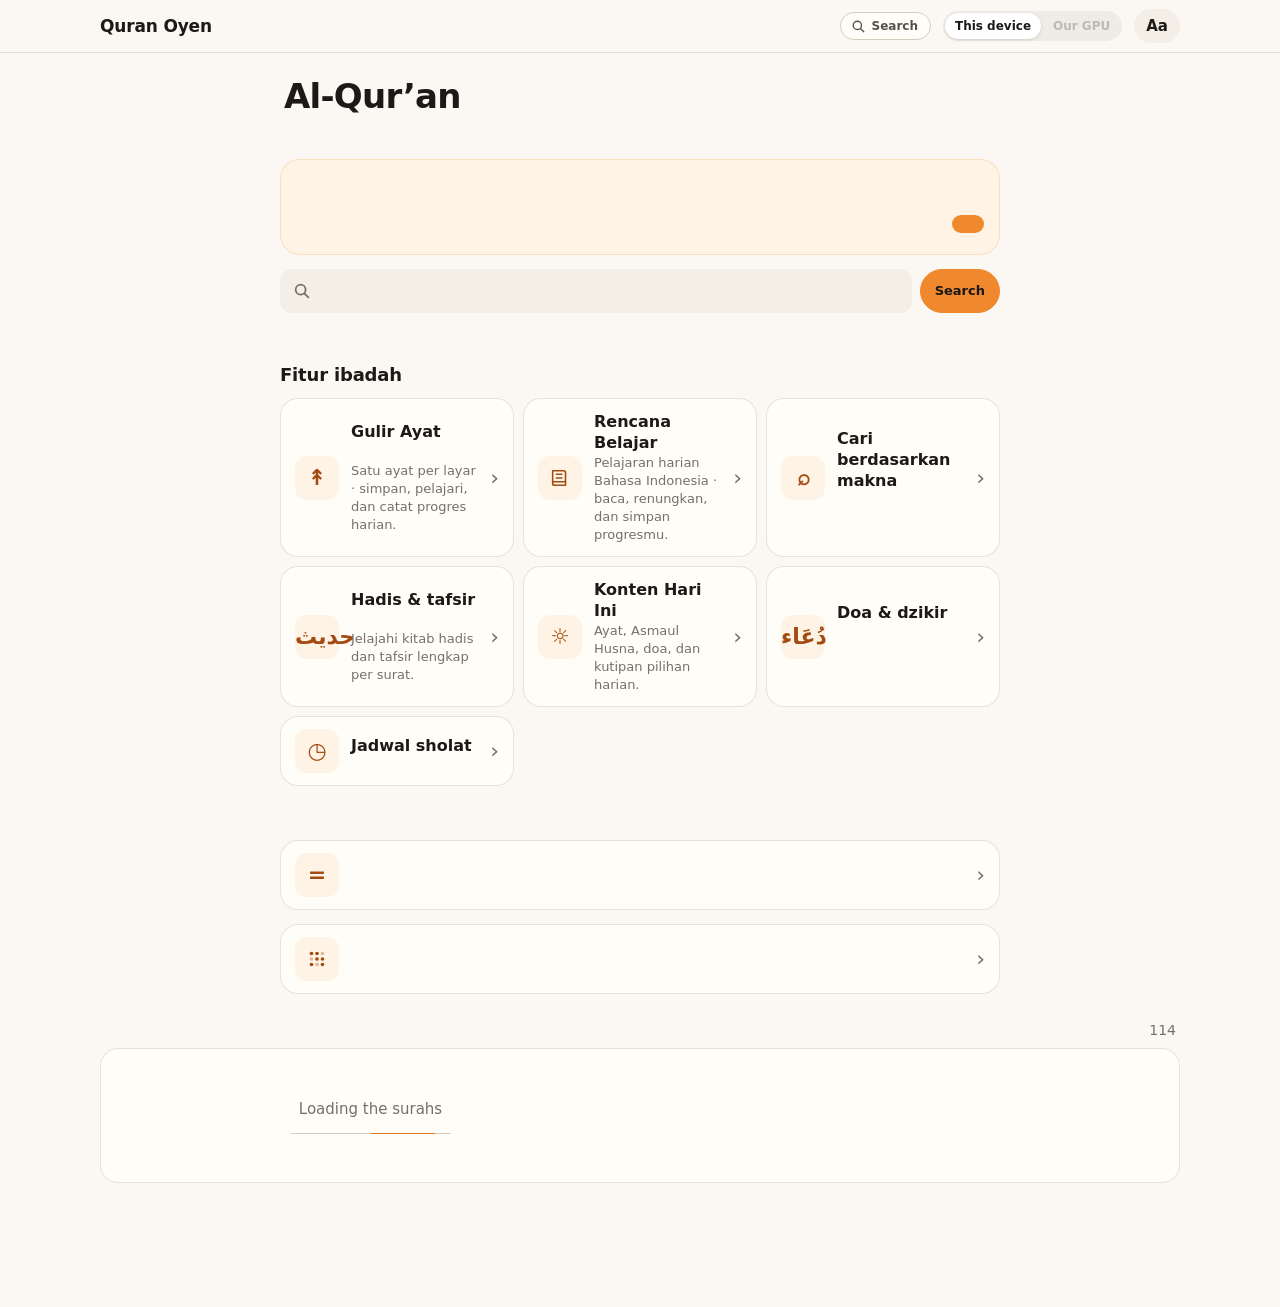
==== index.html @ db78df7e "Add daily content and nine-book hadith browsing" ====
<!doctype html>
<html lang="id">
<head>
<meta charset="utf-8">
<meta name="viewport" content="width=device-width, initial-scale=1, viewport-fit=cover">
<meta name="robots" content="noindex">
<meta name="description" content="Every word of the Quran with its root, its form and its meaning in Indonesian and English.">
<meta name="theme-color" content="#FBF8F3">
<link rel="manifest" href="manifest.webmanifest">
<link rel="icon" href="icons/favicon-32.png" type="image/png" sizes="32x32">
<link rel="icon" href="icons/favicon.svg" type="image/svg+xml">
<link rel="apple-touch-icon" href="icons/apple-touch-icon.png">
<meta name="apple-mobile-web-app-capable" content="yes">
<meta name="mobile-web-app-capable" content="yes">
<meta name="apple-mobile-web-app-title" content="Quran Oyen">
<meta name="apple-mobile-web-app-status-bar-style" content="default">
<link rel="apple-touch-startup-image" media="screen and (device-width: 440px) and (device-height: 956px) and (-webkit-device-pixel-ratio: 3) and (orientation: portrait)" href="icons/splash-1320x2868.png">
<link rel="apple-touch-startup-image" media="screen and (device-width: 430px) and (device-height: 932px) and (-webkit-device-pixel-ratio: 3) and (orientation: portrait)" href="icons/splash-1290x2796.png">
<link rel="apple-touch-startup-image" media="screen and (device-width: 428px) and (device-height: 926px) and (-webkit-device-pixel-ratio: 3) and (orientation: portrait)" href="icons/splash-1284x2778.png">
<link rel="apple-touch-startup-image" media="screen and (device-width: 414px) and (device-height: 896px) and (-webkit-device-pixel-ratio: 3) and (orientation: portrait)" href="icons/splash-1242x2688.png">
<link rel="apple-touch-startup-image" media="screen and (device-width: 414px) and (device-height: 896px) and (-webkit-device-pixel-ratio: 2) and (orientation: portrait)" href="icons/splash-828x1792.png">
<link rel="apple-touch-startup-image" media="screen and (device-width: 402px) and (device-height: 874px) and (-webkit-device-pixel-ratio: 3) and (orientation: portrait)" href="icons/splash-1206x2622.png">
<link rel="apple-touch-startup-image" media="screen and (device-width: 393px) and (device-height: 852px) and (-webkit-device-pixel-ratio: 3) and (orientation: portrait)" href="icons/splash-1179x2556.png">
<link rel="apple-touch-startup-image" media="screen and (device-width: 390px) and (device-height: 844px) and (-webkit-device-pixel-ratio: 3) and (orientation: portrait)" href="icons/splash-1170x2532.png">
<link rel="apple-touch-startup-image" media="screen and (device-width: 375px) and (device-height: 812px) and (-webkit-device-pixel-ratio: 3) and (orientation: portrait)" href="icons/splash-1125x2436.png">
<link rel="apple-touch-startup-image" media="screen and (device-width: 375px) and (device-height: 667px) and (-webkit-device-pixel-ratio: 2) and (orientation: portrait)" href="icons/splash-750x1334.png">
<link rel="apple-touch-startup-image" media="screen and (device-width: 360px) and (device-height: 780px) and (-webkit-device-pixel-ratio: 3) and (orientation: portrait)" href="icons/splash-1080x2340.png">
<link rel="preload" href="vendor/fonts-amiri-quran-v19/amiri-quran-arabic.woff2" as="font" type="font/woff2" crossorigin>
<style>:root{color-scheme:light;padding-top:env(safe-area-inset-top,0px);padding-bottom:env(safe-area-inset-bottom,0px)}body{margin:0}img{max-width:100%}[hidden]{display:none!important}</style>
<title>Quran Oyen</title>
<style>
  /* Amiri Quran (Google Fonts v19), our own copy under the SIL Open Font License 1.1: vendor/fonts-amiri-quran-v19/OFL.txt.
     The Arabic file is preloaded by the page's head (deploy/wrap.py). */
  @font-face {
    font-family: 'Amiri Quran'; font-style: normal; font-weight: 400; font-display: swap;
    src: url(vendor/fonts-amiri-quran-v19/amiri-quran-arabic.woff2) format('woff2');
    unicode-range: U+0600-06FF, U+0750-077F, U+0870-0891, U+0897-08E1, U+08E3-08FF, U+200C-200E, U+2010-2011, U+204F, U+2E41, U+FB50-FDFF, U+FE70-FE74, U+FE76-FEFC, U+102E0-102FB, U+10E60-10E7E, U+10EC2-10EC7, U+10EC9-10EEE, U+10EF0-10EFF, U+1EE00-1EE03, U+1EE05-1EE1F, U+1EE21-1EE22, U+1EE24, U+1EE27, U+1EE29-1EE32, U+1EE34-1EE37, U+1EE39, U+1EE3B, U+1EE42, U+1EE47, U+1EE49, U+1EE4B, U+1EE4D-1EE4F, U+1EE51-1EE52, U+1EE54, U+1EE57, U+1EE59, U+1EE5B, U+1EE5D, U+1EE5F, U+1EE61-1EE62, U+1EE64, U+1EE67-1EE6A, U+1EE6C-1EE72, U+1EE74-1EE77, U+1EE79-1EE7C, U+1EE7E, U+1EE80-1EE89, U+1EE8B-1EE9B, U+1EEA1-1EEA3, U+1EEA5-1EEA9, U+1EEAB-1EEBB, U+1EEF0-1EEF1;
  }
  @font-face {
    font-family: 'Amiri Quran'; font-style: normal; font-weight: 400; font-display: swap;
    src: url(vendor/fonts-amiri-quran-v19/amiri-quran-latin.woff2) format('woff2');
    unicode-range: U+0000-00FF, U+0131, U+0152-0153, U+02BB-02BC, U+02C6, U+02DA, U+02DC, U+0304, U+0308, U+0329, U+2000-206F, U+20AC, U+2122, U+2191, U+2193, U+2212, U+2215, U+FEFF, U+FFFD;
  }
</style>
<style>
  /* Quran Oyen. A surah opens into one tall paper sheet of word tiles, right to left, where everything that moves
     (line breaks, tiles, the word card, the root's glow, the ayat below) is computed by Handwired networks
     (layout.js). The parts around the page (the bars, the home, the sheets) wear Oyen's colours and the phone's own
     font; the page you read stays quiet paper in Amiri Quran, and Oyen never appears on it. */
  :root {
    --app: #fbf8f3; --panel: #f3eee6; --panel-2: #e8e0d4; --sheet: #fffdf8; --paper: var(--app); --desk: var(--app);
    --ink: #1c1a17; --ink-2: #57514a; --ink-3: #776f66;
    --rule: #e7dfd3; --rule-strong: #d6ccbe; --hair: rgb(60 42 22 / 0.12); --edge: rgb(60 42 22 / 0.13); --wash: rgb(60 42 22 / 0.06);
    --oyen: #f0892e; --oyen-ink: #a24a10; --oyen-soft: #fff3e6; --pill: #1d1b19;
    --copper: #e07a24; --copper-ink: var(--oyen-ink); --copper-line: rgb(224 122 36 / 0.5); --copper-wash: rgb(240 137 46 / 0.13); --copper-glow: rgb(240 137 46 / 0.28);
    --indigo: #33589e; --red: #c62f25;
    --shadow-ink: 60 42 22;
    --quran: "Amiri Quran", "Amiri", "Noto Naskh Arabic", "Geeza Pro", "Traditional Arabic", serif;
    --serif: "Iowan Old Style", "Palatino Linotype", Palatino, "Book Antiqua", Georgia, serif;
    --sans: ui-sans-serif, system-ui, -apple-system, "Segoe UI", Roboto, "Helvetica Neue", Arial, sans-serif;
    --mono: ui-monospace, "SF Mono", SFMono-Regular, Menlo, Consolas, "Liberation Mono", monospace;
    --sat: env(safe-area-inset-top, 0px); --sab: env(safe-area-inset-bottom, 0px);
    --spring: cubic-bezier(0.32, 0.72, 0, 1);
    color-scheme: light;
  }
  * { box-sizing: border-box; }
  html { background: var(--app); overscroll-behavior-y: contain; -webkit-text-size-adjust: 100%; text-size-adjust: 100%; }
  body { margin: 0; color: var(--ink); font: 400 15px/24px var(--sans); -webkit-font-smoothing: antialiased; min-height: 100%; background: var(--app); padding-inline: 16px; overscroll-behavior-y: contain; }
  /* Every tap answers on touch-down (app.js adds the touch listener iOS needs for :active), and nothing waits for a
     double-tap zoom. */
  button, a, input, .tile { touch-action: manipulation; -webkit-tap-highlight-color: transparent; }
  a { color: var(--copper-ink); text-underline-offset: 3px; }
  button { font: inherit; color: inherit; }
  :focus-visible { outline: 2px solid var(--copper-line); outline-offset: 2px; }
  ::selection { background: color-mix(in srgb, var(--copper) 22%, transparent); }
  .label { font: 600 11px/16px var(--sans); letter-spacing: 0.07em; text-transform: uppercase; color: var(--ink-3); }

  /* The bar along the top: back, where you are, search and Aa. On a phone it slides away while you read down and
     comes back as soon as you scroll up. */
  #bar { position: fixed; z-index: 50; top: 0; left: 0; right: 0; padding: var(--sat) 16px 0; background: var(--app); border-bottom: 1px solid var(--hair); transition: transform 280ms var(--spring), opacity 180ms; }
  #bar.away { transform: translateY(-100%); }
  /* Behind the clock and the notch (the installed app), a strip of the page's ground stays put when the bar slides away. */
  body::before { content: ""; position: fixed; z-index: 51; top: 0; left: 0; right: 0; height: var(--sat); background: var(--app); pointer-events: none; }
  .bar-row { height: 52px; display: flex; align-items: center; gap: 12px; max-width: 1080px; margin: 0 auto; }
  #back { display: inline-flex; align-items: center; gap: 6px; border: 0; background: none; padding: 6px 4px 6px 0; cursor: pointer; font: 600 16px/20px var(--sans); color: var(--oyen-ink); white-space: nowrap; }
  #back .chev { width: 11px; height: 18px; fill: none; stroke: currentColor; stroke-width: 2.4; stroke-linecap: round; stroke-linejoin: round; }
  .brand { font: 700 17px/22px var(--sans); letter-spacing: -0.01em; white-space: nowrap; }
  .where { min-width: 0; flex: 1; display: flex; align-items: baseline; gap: 8px; overflow: hidden; white-space: nowrap; color: var(--ink-3); font: 400 13px/20px var(--sans); }
  .where b { font: 600 15px/20px var(--sans); color: var(--ink); min-width: 0; overflow: hidden; text-overflow: ellipsis; flex: none; max-width: 70%; }
  .where span { min-width: 0; overflow: hidden; text-overflow: ellipsis; }
  .bar-aa { flex: none; border: 0; background: var(--panel); border-radius: 999px; min-width: 40px; height: 34px; padding: 0 12px; font: 650 15px/1 var(--sans); color: var(--ink); cursor: pointer; }
  #back:active, .bar-aa:active, .bar-search:active, .round-btn:active, .btn:active, .pill:active { transform: scale(0.96); }
  .bar-progress { position: absolute; left: 0; bottom: -1px; height: 2px; width: 100%; background: var(--oyen); transform: scaleX(0); transform-origin: 0 0; pointer-events: none; }
  .seg { display: inline-flex; flex: none; background: var(--wash); border-radius: 999px; padding: 2px; gap: 2px; }
  .seg button { border: 0; background: none; border-radius: 999px; padding: 4px 10px; font: 600 12px/18px var(--sans); color: var(--ink-3); cursor: pointer; }
  .seg button[aria-pressed="true"], .reading-tabs button[aria-selected="true"] { background: #fff; color: var(--ink); box-shadow: 0 1px 3px rgb(var(--shadow-ink) / 0.16); }
  .seg button:disabled { opacity: 0.4; cursor: default; }

  /* The page's :root already keeps clear of the notch and the home bar (deploy/wrap.py), so main only clears the bar. */
  main { max-width: 1080px; margin: 0 auto; padding-block: 76px 96px; }

  /* The home: a large title, Oyen's greeting with your last reading, search, the surahs read most, and every surah. */
  .home-head { display: flex; align-items: flex-end; justify-content: space-between; gap: 12px; max-width: 720px; margin: 0 auto; padding: 0 4px; }
  .home-head h1 { margin: 0; font: 700 34px/41px var(--sans); letter-spacing: -0.022em; text-wrap: balance; }
  .home-sub { max-width: 720px; margin: 2px auto 14px; padding: 0 4px; color: var(--ink-3); font: 400 15px/20px var(--sans); }
  @media (min-width: 760px) { #home-aa { display: none; } }
  .round-btn { flex: none; width: 38px; height: 38px; margin-bottom: 2px; border-radius: 50%; border: 0; background: var(--panel); font: 650 15px/1 var(--sans); color: var(--ink); cursor: pointer; }
  .intro { max-width: 720px; margin: 0 auto; display: grid; grid-template-columns: minmax(0, 1fr); gap: 14px; }
  .intro p { margin: 0; color: var(--ink-2); text-wrap: pretty; }
  .intro .basmala { text-align: center; font: 400 clamp(26px, 5vw, 34px)/1.9 var(--quran); color: var(--ink); direction: rtl; }
  .greet { display: grid; grid-template-columns: 68px minmax(0, 1fr); gap: 2px 12px; align-items: center; border-radius: 20px; background: var(--oyen-soft); padding: 14px 16px 14px 12px; box-shadow: inset 0 0 0 1px rgb(240 137 46 / 0.2); }
  .greet-face { grid-row: 1 / span 3; width: 68px; height: 68px; }
  .greet-face svg, .face svg { display: block; width: 100%; height: 100%; }
  .greet-hi { font: 600 13px/18px var(--sans); color: var(--oyen-ink); }
  .greet-what { font: 700 19px/24px var(--sans); letter-spacing: -0.01em; overflow-wrap: normal; hyphens: none; }
  .greet-row { display: flex; align-items: center; justify-content: space-between; flex-wrap: wrap; gap: 6px 10px; }
  .greet-pos { font: 400 14px/20px var(--sans); color: var(--ink-2); }
  .btn { border: 0; border-radius: 999px; background: var(--oyen); color: #171717; font: 650 15px/20px var(--sans); padding: 9px 16px; white-space: nowrap; cursor: pointer; }
  .btn:disabled { opacity: 0.5; cursor: default; }
  .home-h { margin: 6px 0 -4px; font: 700 20px/25px var(--sans); letter-spacing: -0.012em; display: flex; justify-content: space-between; align-items: baseline; gap: 12px; }
  .home-h small { font: 400 14px/20px var(--sans); color: var(--ink-3); letter-spacing: 0; }
  .chips { display: flex; gap: 8px; overflow-x: auto; scrollbar-width: none; margin: 0 -16px; padding: 2px 16px 4px; scroll-snap-type: x proximity; overscroll-behavior-x: contain; }
  .chips::-webkit-scrollbar { display: none; }
  .chip { flex: none; scroll-snap-align: start; display: grid; gap: 1px; text-align: left; border: 1px solid var(--hair); background: var(--sheet); border-radius: 14px; padding: 8px 14px 9px; cursor: pointer; }
  .chip b { font: 600 15px/20px var(--sans); }
  .chip span { font: 400 12px/16px var(--sans); color: var(--ink-3); }
  .feature { width: 100%; display: grid; grid-template-columns: 44px minmax(0, 1fr) auto; gap: 1px 12px; align-items: center; text-align: left; border: 1px solid var(--hair); border-radius: 18px; background: var(--sheet); padding: 12px 14px; cursor: pointer; }
  .feature .ic { grid-row: 1 / span 2; width: 44px; height: 44px; border-radius: 12px; background: var(--oyen-soft); color: var(--oyen-ink); display: grid; place-items: center; font: 700 22px/1 var(--sans); }
  .feature b { font: 600 16px/21px var(--sans); }
  .feature .sub { grid-column: 2; font: 400 13px/18px var(--sans); color: var(--ink-3); }
  .feature i { grid-row: 1 / span 2; grid-column: 3; font-style: normal; font-size: 22px; color: var(--ink-3); }
  .feature:active, .chip:active, .surah:active, .row.link:active { background: var(--panel); }
  .ibadah-shortcuts { max-width: 720px; margin: 22px auto 4px; display: grid; grid-template-columns: repeat(auto-fit, minmax(210px, 1fr)); gap: 9px; }
  .ibadah-shortcuts h2 { grid-column: 1 / -1; margin: 0 0 2px; font: 700 18px/24px var(--sans); letter-spacing: -0.01em; }
  .ibadah-shortcuts .feature { min-height: 70px; }
  .list-h { max-width: 720px; margin: 26px auto 8px; padding: 0 4px; }
  /* Every surah: one grouped list with hairlines, which is lighter to draw than 114 cards with shadows. */
  #surahs { list-style: none; margin: 0 auto; padding: 0; max-width: 720px; border: 1px solid var(--hair); border-radius: 18px; background: var(--sheet); overflow: hidden; }
  #surahs li { position: relative; content-visibility: auto; contain-intrinsic-size: auto 62px; }
  #surahs li + li::before { content: ""; position: absolute; z-index: 1; top: 0; left: 64px; right: 0; border-top: 1px solid var(--hair); }
  #surahs li.loading { content-visibility: visible; }
  .surah { width: 100%; display: grid; grid-template-columns: 36px minmax(0, 1fr) auto; grid-template-rows: auto auto; gap: 1px 12px; align-items: center; text-align: left; border: 0; background: transparent; padding: 11px 16px 11px 14px; cursor: pointer; }
  @media (hover: hover) { .surah:hover { background: color-mix(in srgb, var(--oyen) 5%, var(--sheet)); } }
  .surah .num { grid-row: 1 / span 2; width: 36px; height: 36px; border-radius: 11px; display: grid; place-items: center; background: var(--oyen-soft); color: var(--oyen-ink); font: 650 14px/1 var(--sans); font-variant-numeric: tabular-nums; }
  .surah .latin { font: 600 16px/21px var(--sans); min-width: 0; overflow: hidden; text-overflow: ellipsis; white-space: nowrap; }
  .surah .meta { grid-column: 2; font: 400 13px/18px var(--sans); color: var(--ink-3); min-width: 0; overflow: hidden; text-overflow: ellipsis; white-space: nowrap; }
  .surah .ar { grid-row: 1 / span 2; grid-column: 3; font: 400 23px/1.6 var(--quran); direction: rtl; color: var(--ink); }
  @media (min-width: 900px) {
    #surahs { max-width: 1080px; display: grid; grid-template-columns: 1fr 1fr; }
    .list-h { max-width: 1080px; }
  }

  /* The sheet that zooms from a surah to the page. */
  #zoom { position: fixed; z-index: 40; left: 0; top: 0; border: 1px solid var(--edge); border-radius: 12px; background: var(--sheet); pointer-events: none; box-shadow: 0 2px 4px rgb(var(--shadow-ink) / 0.1), 0 28px 64px -16px rgb(var(--shadow-ink) / 0.38); transform-origin: 0 0; }

  /* A surah: one sheet of paper. */
  .sheet { position: relative; max-width: 820px; margin: 0 auto; border: 1px solid var(--edge); border-radius: 12px; background: var(--sheet); box-shadow: 0 2px 4px rgb(var(--shadow-ink) / 0.1), 0 28px 64px -16px rgb(var(--shadow-ink) / 0.3); }
  .sheet-head { padding: 28px 24px 8px; display: grid; gap: 4px; justify-items: center; text-align: center; border-bottom: 1px solid var(--rule); }
  .sheet-head .ar { font: 400 clamp(36px, 8vw, 52px)/1.7 var(--quran); direction: rtl; }
  .sheet-head .latin { font: 700 22px/28px var(--sans); letter-spacing: -0.01em; }
  .sheet-head .meaning { color: var(--ink-2); font: 400 15px/22px var(--serif); font-style: italic; }
  .sheet-head .facts { margin-top: 6px; }
  .sheet-head .note-id { margin: 10px 0 0; max-width: 520px; border-radius: 12px; background: var(--panel); padding: 8px 12px; font: 400 12px/18px var(--sans); color: var(--ink-2); }
  .sheet-head .basmala { font: 400 clamp(24px, 5vw, 32px)/2 var(--quran); direction: rtl; margin-top: 10px; }
  .equran-tools { width: min(100%, 650px); margin-top: 12px; padding: 15px; display: grid; grid-template-columns: minmax(0, 1fr) auto; gap: 11px 12px; align-items: center; text-align: left; border: 1px solid var(--hair); border-radius: 20px; background: linear-gradient(145deg, color-mix(in srgb, var(--oyen-soft) 56%, var(--sheet)), var(--panel)); box-shadow: 0 8px 24px rgb(var(--shadow-ink) / 0.07); }
  .equran-heading { grid-column: 1 / -1; display: flex; align-items: center; gap: 10px; }
  .equran-mark { flex: none; display: grid; place-items: center; width: 38px; height: 38px; border-radius: 13px; background: var(--oyen); color: #171717; font: 700 13px/1 var(--sans); }
  .equran-heading > span:last-child { display: grid; gap: 1px; min-width: 0; }
  .equran-heading b { font: 700 16px/20px var(--sans); letter-spacing: -0.01em; }
  .equran-heading small { color: var(--ink-3); font: 400 12px/17px var(--sans); }
  .equran-tools select { min-width: 0; height: 42px; border: 1px solid var(--rule-strong); border-radius: 12px; background: var(--sheet); color: var(--ink); padding: 0 11px; font: 500 14px/20px var(--sans); }
  .equran-tools select:focus-visible, .tafsir-search:focus-visible { border-color: var(--copper); outline-offset: 1px; }
  .equran-qari-wrap { grid-column: 1; min-width: 0; display: flex; align-items: center; gap: 9px; color: var(--ink-3); font: 600 12px/17px var(--sans); }
  .equran-qari-wrap select { flex: 1; width: 0; color: var(--ink); }
  .equran-tools .tafsir-open { grid-column: 2; grid-row: 2; min-height: 40px; }
  .equran-full-label, .equran-verse-label { grid-column: 1 / -1; margin-bottom: -5px; color: var(--ink-3); font: 650 12px/16px var(--sans); text-align: left; }
  .equran-tools audio { grid-column: 1 / -1; display: block; width: 100%; height: 42px; border-radius: 10px; }
  .equran-verse { grid-column: 1 / -1; display: grid; grid-template-columns: minmax(0, 1fr) auto; gap: 8px; align-items: center; }
  .equran-verse select { width: 100%; }
  .equran-autonext { grid-column: 1 / -1; display: inline-flex; align-items: center; gap: 8px; color: var(--ink-2); font: 450 13px/18px var(--sans); }
  .equran-autonext input { width: 16px; height: 16px; accent-color: var(--oyen-ink); }
  .equran-tools .equran-status { grid-column: 1 / -1; margin: 0; padding-top: 8px; border-top: 1px solid var(--hair); color: var(--ink-3); font: 400 12px/17px var(--sans); text-align: left; }
  .equran-tools .btn { min-height: 42px; font-size: 13px; padding: 9px 14px; }
  .tafsir-overview { padding: 17px; border: 1px solid var(--hair); border-radius: 18px; background: linear-gradient(145deg, var(--oyen-soft), var(--sheet) 74%); }
  .tafsir-overview h3 { margin: 3px 0 0; font: 750 21px/27px var(--sans); letter-spacing: -0.02em; }
  .tafsir-arabic { display: block; color: var(--oyen-ink); font: 400 31px/1.7 var(--quran); text-align: right; }
  .tafsir-meta { margin: 3px 0 0; color: var(--ink-3); font: 500 13px/19px var(--sans); }
  .tafsir-about { margin-top: 13px; border-top: 1px solid var(--hair); padding-top: 10px; }
  .tafsir-about summary { cursor: pointer; color: var(--oyen-ink); font: 650 13px/19px var(--sans); }
  .tafsir-about p { margin: 9px 0 0; color: var(--ink-2); font: 400 14px/22px var(--serif); white-space: pre-line; }
  .tafsir-overview .tafsir-credit { margin-top: 12px; }
  .tafsir-filter-row { position: sticky; top: 0; z-index: 3; display: grid; grid-template-columns: minmax(0, 1fr) auto; align-items: center; gap: 9px; padding: 8px 0; background: var(--app); }
  .tafsir-search { width: 100%; min-width: 0; height: 43px; border: 1px solid var(--rule-strong); border-radius: 13px; background: var(--sheet); color: var(--ink); padding: 0 12px; font: 400 14px/20px var(--sans); }
  .tafsir-count { color: var(--ink-3); font: 550 11px/16px var(--sans); white-space: nowrap; }
  .tafsir-list { display: grid; gap: 11px; }
  .tafsir-entry { padding: 15px; border: 1px solid var(--hair); border-radius: 16px; background: var(--sheet); box-shadow: 0 3px 12px rgb(var(--shadow-ink) / 0.035); }
  .tafsir-entry h3 { margin: 0 0 10px; color: var(--oyen-ink); font: 700 15px/20px var(--sans); }
  .tafsir-prose { color: var(--ink-2); font: 400 16px/27px var(--serif); overflow-wrap: anywhere; }
  .tafsir-prose p { margin: 0; white-space: pre-line; }
  .tafsir-prose p + p { margin-top: 12px; }
  .tafsir-actions { display: flex; flex-wrap: wrap; gap: 8px; margin-top: 13px; padding-top: 11px; border-top: 1px solid var(--hair); }
  .tafsir-actions .pill { min-height: 38px; }
  .tafsir-actions .pill:disabled { opacity: 0.55; cursor: wait; }
  .tafsir-empty { margin: 0; padding: 24px 12px; text-align: center; color: var(--ink-3); font: 400 14px/21px var(--sans); }
  .tafsir-credit { margin: 0; color: var(--ink-3); font: 400 12px/18px var(--sans); }
  .ibadah-panel { width: min(520px, calc(100vw - 32px)); }
  #doa-panel { width: min(720px, calc(100vw - 32px)); }
  .ilm-panel { width: min(680px, calc(100vw - 32px)); }
  .ibadah-panel .panel-head h2 { min-width: 0; }
  .ibadah-panel .panel-body { min-width: 0; gap: 11px; padding: 2px 16px max(18px, var(--sab)); }
  .ibadah-panel [hidden] { display: none !important; }
  .ilm-tabs { position: sticky; top: 0; z-index: 4; display: grid; grid-template-columns: repeat(5, minmax(0, 1fr)); width: 100%; padding: 6px 0; background: var(--app); }
  #ilm-tabs button { min-width: 0; padding-inline: 4px; font-size: 11px; line-height: 16px; white-space: normal; }
  .reading-tabs { position: sticky; top: 0; z-index: 4; display: grid; grid-template-columns: repeat(4, minmax(0, 1fr)); width: 100%; padding: 5px 0; background: var(--app); }
  .reading-tabs button { min-width: 0; min-height: 44px; padding-inline: 5px; }
  .reading-resource { display: grid; gap: 9px; padding: 18px; border-color: rgb(240 137 46 / .28); background: linear-gradient(145deg, var(--oyen-soft), var(--sheet) 78%); }
  .reading-resource[hidden] { display: none; }
  .reading-resource h3 { margin: 0; font: 700 18px/24px var(--sans); }
  .reading-resource p { margin: 0; color: var(--ink-2); font: 400 14px/22px var(--serif); }
  .reading-resource .btn { justify-self: start; display: inline-flex; align-items: center; text-decoration: none; }
  .reading-section-field { margin-top: 3px; }
  .reading-navigation { display: grid; grid-template-columns: auto minmax(0, 1fr) auto; align-items: center; gap: 7px; }
  .reading-navigation .pill { min-width: 0; min-height: 44px; padding-inline: 10px; white-space: nowrap; }
  .reading-progress { min-width: 0; overflow: hidden; color: var(--ink-3); font: 600 11px/16px var(--sans) !important; text-align: center; text-overflow: ellipsis; white-space: nowrap; }
  .reading-card { display: grid; gap: 13px; min-width: 0; padding: 15px; border: 1px solid var(--hair); border-radius: 15px; background: var(--sheet); }
  .reading-arabic { margin: 0; color: var(--ink); font: 400 clamp(26px, 4.8vw, 34px)/2.08 var(--quran, var(--serif)); direction: rtl; text-align: right; white-space: pre-line; overflow-wrap: anywhere; }
  .reading-field { display: grid; gap: 5px; padding-top: 12px; border-top: 1px solid var(--hair); }
  .reading-field[hidden] { display: none; }
  .reading-field-label { color: var(--oyen-ink); font: 650 12px/18px var(--sans); }
  .reading-field p { margin: 0; color: var(--ink-2); font: 400 15px/25px var(--serif); overflow-wrap: anywhere; white-space: pre-line; }
  .reading-copy { justify-self: start; min-height: 44px; }
  .reading-resource .ibadah-source { margin-top: 1px; line-height: 18px; }
  .hadith-collections { display: flex; gap: 8px; overflow-x: auto; margin: 0 -16px; padding: 2px 16px 5px; scrollbar-width: none; overscroll-behavior-x: contain; }
  .hadith-collections::-webkit-scrollbar { display: none; }
  .hadith-collection-chip { flex: none; min-height: 39px; padding: 0 14px; border: 1px solid var(--hair); border-radius: 999px; background: var(--sheet); color: var(--ink-2); font: 600 13px/18px var(--sans); cursor: pointer; }
  .hadith-collection-chip[aria-pressed="true"] { border-color: var(--copper-line); background: var(--oyen-soft); color: var(--oyen-ink); }
  .prayer-gps { display: grid; gap: 7px; }
  .prayer-gps .btn { justify-self: start; min-height: 42px; }
  .prayer-location-note { font-size: 12px; }
  .ilm-view { display: grid; gap: 11px; min-width: 0; }
  .ilm-view[hidden] { display: none; }
  .ilm-view h3 { margin: 2px 0 -3px; color: var(--ink); font: 700 15px/21px var(--sans); }
  .ilm-panel .ibadah-source { line-height: 1.7; }
  .ilm-panel .ibadah-actions a { display: inline-flex; align-items: center; min-height: 34px; color: var(--oyen-ink); font: 650 12px/18px var(--sans); }
  .hadith-save[aria-pressed="true"] { border-color: var(--oyen-ink); background: var(--oyen-soft); color: var(--oyen-ink); }
  .hadith-saved { border: 1px solid var(--hair); border-radius: 14px; background: var(--sheet); padding: 10px 12px; }
  .hadith-saved > summary { display: flex; align-items: center; justify-content: space-between; gap: 9px; cursor: pointer; color: var(--oyen-ink); font: 700 14px/20px var(--sans); }
  .hadith-saved .ibadah-status { padding-top: 6px; }
  .hadith-saved .ibadah-results { margin-top: 9px; }
  .library-card { display: grid; gap: 9px; }
  .library-card > p { margin: 0; }
  .library-card-title { margin: 0; color: var(--oyen-ink); font: 700 16px/22px var(--sans); }
  .library-source { padding-top: 7px; border-top: 1px solid var(--hair); }
  .library-pager { display: grid; grid-template-columns: 1fr 1fr; gap: 8px; }
  .library-pager .pill { min-width: 0; }
  .ibadah-note, .ibadah-source { margin: 0; color: var(--ink-3); font: 400 13px/19px var(--sans); }
  .ibadah-source { padding-top: 9px; border-top: 1px solid var(--hair); font-size: 11px; }
  .ibadah-source a { color: var(--oyen-ink); font-weight: 650; text-decoration: underline; text-underline-offset: 2px; }
  .ibadah-form, .ibadah-form-grid { display: grid; gap: 9px; }
  .ibadah-form-grid { grid-template-columns: minmax(0, 1fr) minmax(130px, .55fr); align-items: end; }
  .ibadah-field { display: grid; gap: 5px; min-width: 0; color: var(--ink-3); font: 600 12px/17px var(--sans); }
  .ibadah-panel input, .ibadah-panel select { width: 100%; min-width: 0; min-height: 44px; border: 1px solid var(--rule-strong); border-radius: 12px; background: var(--sheet); color: var(--ink); padding: 0 11px; font: 450 14px/20px var(--sans); }
  .ibadah-panel input:focus-visible, .ibadah-panel select:focus-visible { border-color: var(--copper); outline-offset: 1px; }
  .ibadah-panel button:disabled { opacity: .55; cursor: wait; }
  .ibadah-status { min-height: 18px; margin: 0; color: var(--ink-3); font: 400 12px/18px var(--sans); }
  .ibadah-status.is-error { color: var(--red); }
  .ibadah-results { display: grid; gap: 10px; }
  .ibadah-card { min-width: 0; padding: 14px; border: 1px solid var(--hair); border-radius: 16px; background: var(--sheet); box-shadow: 0 3px 12px rgb(var(--shadow-ink) / .035); }
  #daily-panel { width: min(720px, calc(100vw - 24px)); }
  #daily-panel .panel-body { gap: 12px; padding-inline: clamp(14px, 3vw, 24px); }
  #daily-content { display: grid; gap: 11px; min-width: 0; }
  .daily-item { min-width: 0; padding: 15px; border: 1px solid var(--hair); border-radius: 17px; background: linear-gradient(150deg, var(--sheet), color-mix(in srgb, var(--oyen-soft) 24%, var(--sheet))); }
  .daily-item h3 { margin: 0 0 8px; color: var(--oyen-ink); font: 700 15px/21px var(--sans); }
  .daily-arabic { margin: 5px 0 8px; color: var(--ink); font: 400 clamp(26px, 5vw, 34px)/2 var(--quran); text-align: right; overflow-wrap: anywhere; }
  .daily-translation, .daily-transliteration { margin: 7px 0 0; color: var(--ink-2); font: 400 15px/1.75 var(--serif); white-space: pre-line; overflow-wrap: anywhere; }
  .daily-transliteration { font-style: italic; font-size: 14px; }
  .daily-reference { margin: 7px 0 0; color: var(--ink-3); font: 600 12px/18px var(--sans); }
  .daily-actions { display: flex; flex-wrap: wrap; gap: 8px; margin-top: 12px; padding-top: 10px; border-top: 1px solid var(--hair); }
  .daily-quote { border-color: rgb(224 122 36 / .25); }
  #ilm-housemuslim-search-form { display: grid; grid-template-columns: minmax(0, .8fr) minmax(0, 1.2fr) auto; align-items: end; gap: 10px; padding: 13px; border: 1px solid var(--hair); border-radius: 18px; background: var(--panel); }
  #ilm-housemuslim-search-button { min-height: 44px; }
  #ilm-housemuslim-view .library-pager { grid-template-columns: minmax(0, 1fr) auto minmax(0, 1fr); align-items: center; }
  #ilm-housemuslim-results, #ilm-housemuslim-detail { grid-template-columns: minmax(0, 1fr); }
  #ilm-housemuslim-page { min-width: 0; color: var(--ink-3); font: 600 12px/18px var(--sans); text-align: center; }
  .housemuslim-detail-card .ibadah-card-head { align-items: flex-start; }
  .housemuslim-detail-card .ibadah-reference { margin: 0; }
  .housemuslim-hadith-card { display: grid; gap: 7px; }
  .ibadah-card-head { display: flex; justify-content: space-between; align-items: center; flex-wrap: wrap; gap: 6px 10px; }
  .ibadah-badge { max-width: 100%; padding: 3px 9px; border-radius: 999px; background: var(--oyen-soft); color: var(--oyen-ink); font: 650 11px/16px var(--sans); }
  .ibadah-badge.tafsir { background: #eef0fa; color: var(--indigo); }
  .ibadah-score { color: var(--ink-3); font: 550 11px/16px var(--sans); }
  .ibadah-reference { margin: 9px 0 0; font: 700 15px/21px var(--sans); }
  .ibadah-arabic { margin: 10px 0 7px; color: var(--ink); font: 400 26px/1.9 var(--quran); text-align: right; overflow-wrap: anywhere; }
  .dua-arabic { font-size: 29px; line-height: 2; }
  .ibadah-latin { margin: 7px 0; color: var(--ink-2); font: 450 14px/22px var(--serif); overflow-wrap: anywhere; }
  .ibadah-prose { margin: 8px 0 0; color: var(--ink-2); font: 400 14px/22px var(--serif); white-space: pre-line; overflow-wrap: anywhere; }
  .ibadah-field-label { color: var(--ink-3); font: 650 12px/18px var(--sans); }
  .ibadah-english { border-top: 1px solid var(--hair); padding-top: 8px; }
  .ibadah-actions { display: flex; flex-wrap: wrap; gap: 8px; margin-top: 12px; padding-top: 10px; border-top: 1px solid var(--hair); }
  .ibadah-actions .pill { min-height: 38px; }
  .ibadah-more { margin-top: 10px; border-top: 1px solid var(--hair); padding-top: 8px; }
  .ibadah-more summary, .prayer-month summary { cursor: pointer; color: var(--oyen-ink); font: 650 13px/19px var(--sans); }
  .ibadah-tags { margin: 8px 0 0; color: var(--ink-3); font: 400 12px/18px var(--sans); }
  .ibadah-empty { margin: 0; padding: 18px 12px; border: 1px dashed var(--rule-strong); border-radius: 14px; color: var(--ink-3); font: 400 14px/21px var(--sans); text-align: center; }
  .prayer-location { display: grid; grid-template-columns: 1fr 1fr; gap: 9px; }
  .prayer-month-tools { display: grid; grid-template-columns: 40px minmax(0, 1fr) 40px; align-items: center; gap: 7px; }
  .prayer-month-tools button { min-height: 38px; border: 1px solid var(--hair); border-radius: 11px; background: var(--sheet); color: var(--oyen-ink); font: 650 17px/1 var(--sans); cursor: pointer; }
  .prayer-month-tools #prayer-month-label { text-align: center; font: 700 15px/20px var(--sans); text-transform: capitalize; }
  .prayer-month-tools #prayer-now { grid-column: 1 / -1; justify-self: center; border: 0; background: none; padding: 3px 8px; color: var(--oyen-ink); font: 600 12px/18px var(--sans); }
  .prayer-today { padding: 14px; border: 1px solid rgb(240 137 46 / .38); border-radius: 16px; background: linear-gradient(145deg, var(--oyen-soft), var(--sheet) 78%); }
  .prayer-today-head { display: grid; gap: 2px; }
  .prayer-today-head b { font: 700 16px/21px var(--sans); }
  .prayer-today-head span { color: var(--ink-3); font: 400 12px/18px var(--sans); }
  .prayer-time-grid { display: grid; grid-template-columns: repeat(4, minmax(0, 1fr)); gap: 7px; margin-top: 12px; }
  .prayer-time { min-width: 0; display: grid; gap: 2px; padding: 8px 7px; border-radius: 11px; background: rgb(255 255 255 / .72); }
  .prayer-time span { color: var(--ink-3); font: 500 10px/14px var(--sans); }
  .prayer-time b { font: 700 15px/19px var(--sans); font-variant-numeric: tabular-nums; }
  .prayer-month { border: 1px solid var(--hair); border-radius: 13px; background: var(--sheet); padding: 11px 12px; }
  .prayer-month summary { list-style-position: inside; }
  .prayer-table-scroll { overflow: auto; margin-top: 10px; overscroll-behavior-x: contain; }
  .prayer-table { width: 100%; min-width: 610px; border-collapse: collapse; font: 400 12px/18px var(--sans); font-variant-numeric: tabular-nums; }
  .prayer-table th, .prayer-table td { padding: 7px 8px; border-bottom: 1px solid var(--hair); text-align: right; white-space: nowrap; }
  .prayer-table thead th { position: sticky; top: 0; background: var(--panel); color: var(--ink-2); font-weight: 650; }
  .prayer-table th:first-child, .prayer-table td:first-child { text-align: left; }
  .prayer-table tbody th { font-weight: 550; }
  .prayer-table tr.is-today { background: var(--oyen-soft); color: var(--oyen-ink); font-weight: 700; }
  @media (max-width: 480px) {
    .ibadah-shortcuts { grid-template-columns: 1fr; }
    .ibadah-form-grid, .prayer-location { grid-template-columns: 1fr; }
    .prayer-time-grid { grid-template-columns: repeat(2, minmax(0, 1fr)); }
    .ibadah-panel .panel-head { padding-inline: 16px 12px; }
    .ibadah-panel input, .ibadah-panel select { font-size: 16px; }
    .reading-navigation { gap: 4px; }
    .reading-navigation .pill { padding-inline: 7px; font-size: 12px; }
  }
  @media (max-width: 480px) {
    .equran-tools { padding: 12px; border-radius: 17px; gap: 10px; }
    .equran-qari-wrap { grid-column: 1 / -1; }
    .equran-tools .tafsir-open { grid-column: 1 / -1; grid-row: auto; justify-self: start; }
    .equran-heading small { font-size: 11px; }
    .tafsir-overview { padding: 14px; }
    .tafsir-filter-row { grid-template-columns: minmax(0, 1fr); gap: 3px; }
    .tafsir-count { justify-self: end; }
    .tafsir-entry { padding: 13px; }
  }
  #page { position: relative; margin: 20px 24px 28px; }
  .ayah { position: absolute; left: 0; right: 0; top: 0; will-change: transform; contain: layout style; }
  .tr-id { position: absolute; left: 0; right: 0; top: 0; margin: 0; padding: 2px var(--pad, 6px) 0; font: 400 15px/24px var(--serif); color: var(--ink-2); direction: ltr; text-align: left; }
  .tr-id span { display: block; white-space: nowrap; }
  .tr-id[hidden] { display: none; }
  .ayah.sep::before { content: ""; position: absolute; left: 0; right: 0; top: calc(var(--gap) / -2); border-top: 1px solid color-mix(in srgb, var(--rule) 75%, transparent); }
  .tile { position: absolute; left: 0; top: 0; display: grid; justify-items: center; align-content: start; gap: 0; border: 0; border-radius: 8px; padding: 2px var(--pad) 6px; margin: 0; background: transparent; cursor: pointer;
    color: var(--ink); transform-origin: 50% 60%; -webkit-tap-highlight-color: transparent; }
  .tile .w { font-family: var(--quran); direction: rtl; white-space: nowrap; transform: translateY(-0.33em); }
  .tile .m { font: 400 12.5px/16px var(--sans); color: var(--ink-2); white-space: nowrap; max-width: 100%; overflow: hidden; text-overflow: ellipsis; }
  .tile .mk { color: var(--copper); }
  @media (hover: hover) { .tile:hover { background: var(--wash); } }
  .tile.end { cursor: pointer; }
  .card.links { gap: 10px; }
  .link-list { display: grid; gap: 6px; }
  .link-row { display: grid; grid-template-columns: minmax(0, 1fr) auto; grid-template-rows: auto auto; gap: 2px 12px; text-align: left; border: 1px solid var(--rule); border-radius: 8px; background: var(--sheet); padding: 6px 10px; cursor: pointer; }
  .link-row:hover { border-color: var(--copper-line); }
  .link-row .ref { font: 600 13px/18px var(--sans); }
  .link-row .roots { grid-row: 1 / span 2; grid-column: 2; align-self: center; font: 400 18px/1.6 var(--quran); color: var(--indigo); direction: rtl; }
  .link-row .bar { height: 3px; background: var(--rule); border-radius: 2px; overflow: hidden; }
  .link-row .bar i { display: block; height: 100%; background: var(--indigo); }
  .tile.end .badge { display: grid; place-items: center; border-radius: 50%; border: 1.5px solid var(--copper-line); color: var(--copper-ink); font: 600 calc(var(--fs) * 0.5)/1 var(--quran); }
  .tile.on .m { color: var(--copper-ink); }
  /* The word a jump was for (the same-count sheet's Open the first ayah): a copper ring that settles in, until the next pick. */
  .tile.found { outline: 2px solid var(--copper); outline-offset: 1px; animation: found 900ms cubic-bezier(0.2, 0.8, 0.2, 1) 2; }
  @keyframes found { from { outline-offset: 10px; outline-color: transparent; } }
  @media (prefers-reduced-motion: reduce) { .tile.found { animation: none; } }

  /* The word card, opened by the network under the tapped word's line. */
  .card-clip { position: absolute; left: 0; right: 0; overflow: hidden; }
  .card { position: relative; margin: 4px 0 10px; border: 1px solid rgb(224 122 36 / 0.45); border-radius: 18px; background: color-mix(in srgb, var(--oyen) 7%, var(--sheet)); padding: 12px 16px 16px; display: grid; gap: 12px; }
  .card-top { display: grid; grid-template-columns: minmax(0, 1fr) auto; gap: 16px; align-items: center; padding-right: 30px; }
  .card-word { font: 400 40px/2.5 var(--quran); direction: rtl; text-align: right; }
  .card-gloss { display: grid; gap: 2px; min-width: 0; }
  .card > .x { position: absolute; top: 8px; right: 8px; }
  .card-gloss .mean { font: 650 18px/24px var(--sans); letter-spacing: -0.01em; }
  .card-gloss .tr { font: 400 14px/20px var(--serif); font-style: italic; color: var(--ink-2); }
  .card-facts { display: grid; grid-template-columns: repeat(auto-fit, minmax(150px, 1fr)); gap: 10px 16px; }
  .card-facts > div { display: grid; gap: 2px; min-width: 0; }
  .card-facts > .wide { grid-column: 1 / -1; }
  .card-facts .v { font: 400 14px/20px var(--sans); }
  .card-facts .v.ar { font: 400 22px/1.6 var(--quran); direction: rtl; justify-self: start; }
  .letters { display: flex; gap: 6px; direction: rtl; justify-content: flex-end; }
  .letters button { width: 46px; height: 50px; border-radius: 12px; border: 1px solid var(--copper-line); background: var(--sheet); font: 400 24px/1 var(--quran); color: var(--copper-ink); cursor: pointer; display: grid; place-items: center; padding-bottom: 4px; }
  .letters button:hover { background: var(--copper-wash); }
  .card-actions { display: flex; gap: 10px; flex-wrap: wrap; align-items: center; }
  .pill { border: 1px solid var(--copper-line); background: var(--sheet); color: var(--copper-ink); border-radius: 999px; padding: 6px 14px; font: 600 13px/18px var(--sans); cursor: pointer; }
  .pill.solid { background: var(--oyen); border-color: var(--oyen); color: #171717; }
  .x { border: 0; background: none; width: 30px; height: 30px; border-radius: 50%; cursor: pointer; color: var(--ink-3); font: 400 20px/1 var(--sans); flex: none; }
  .x:hover { background: var(--wash); color: var(--ink); }

  /* The root that is lit, across the surah. */
  #rootbar { position: fixed; z-index: 45; left: 50%; bottom: calc(var(--sab) + 16px); translate: -50% 0; display: flex; align-items: center; gap: 10px; max-width: calc(100% - 24px);
    border-radius: 999px; background: var(--pill); color: #fff; padding: 6px 6px 6px 16px; box-shadow: 0 12px 32px -10px rgb(0 0 0 / 0.5); }
  #rootbar .r { font: 400 22px/1.4 var(--quran); color: var(--oyen); direction: rtl; }
  #rootbar .n { font: 400 13px/18px var(--sans); color: rgb(255 255 255 / 0.8); white-space: nowrap; overflow: hidden; text-overflow: ellipsis; min-width: 0; }
  #rootbar .x { color: rgb(255 255 255 / 0.75); }
  #rootbar .x:hover { background: rgb(255 255 255 / 0.12); color: #fff; }
  #rootbar[hidden], #toast[hidden] { display: none; }
  #toast { position: fixed; z-index: 60; left: 50%; top: calc(var(--sat) + 64px); translate: -50% 0; max-width: calc(100% - 32px); border-radius: 14px; background: var(--pill); color: #fff; padding: 10px 16px; font: 400 14px/20px var(--sans); box-shadow: 0 12px 30px -10px rgb(0 0 0 / 0.45); }
  #rootbar .wire { display: none; }
  /* Stepping through a word's places (same-count.js): the word, which place of how many, ‹ ›. Above the root bar
     when both are up. */
  #placebar { position: fixed; z-index: 46; left: 50%; bottom: calc(env(safe-area-inset-bottom, 0px) + 18px); translate: -50% 0; display: flex; align-items: center; gap: 6px; max-width: calc(100% - 32px);
    border: 1px solid var(--copper-line); border-radius: 999px; background: var(--sheet); padding: 5px 6px 5px 16px; box-shadow: 0 2px 4px rgb(var(--shadow-ink) / 0.1), 0 16px 36px -12px rgb(var(--shadow-ink) / 0.4);
    animation: place-in 280ms cubic-bezier(0.2, 0.8, 0.2, 1) both; transition: bottom 240ms cubic-bezier(0.2, 0.8, 0.2, 1); }
  @keyframes place-in { from { opacity: 0; translate: -50% 14px; } }
  #placebar[hidden] { display: none; }
  #rootbar:not([hidden]) ~ #placebar { bottom: calc(env(safe-area-inset-bottom, 0px) + 78px); }
  /* Amiri Quran's line box sits its glyphs low: lifted so the marks under a word clear the border. */
  #placebar .r { position: relative; top: -4px; font: 400 22px/1.4 var(--quran); color: var(--copper-ink); direction: rtl; white-space: nowrap; }
  #placebar .g { font: italic 400 14px/20px var(--serif); color: var(--ink-2); white-space: nowrap; overflow: hidden; text-overflow: ellipsis; min-width: 0; max-width: 150px; margin-right: 4px; }
  #placebar .at { min-width: 0; padding: 0 2px; text-align: center; }
  #placebar .at b { display: block; font: 600 14px/18px var(--sans); font-variant-numeric: tabular-nums; white-space: nowrap; }
  #placebar .at span { display: block; font: 400 11.5px/15px var(--sans); color: var(--ink-3); white-space: nowrap; overflow: hidden; text-overflow: ellipsis; }
  #placebar .step { flex: none; width: 40px; height: 40px; border-radius: 50%; border: 1px solid var(--copper-line); background: var(--sheet); color: var(--copper-ink); font: 400 26px/1 var(--sans); padding: 0 0 4px; display: grid; place-items: center; cursor: pointer; }
  #placebar .step:disabled { opacity: 0.35; cursor: default; }
  #placebar[aria-busy="true"] .at { opacity: 0.55; }
  @media (hover: hover) { #placebar .step:hover:not(:disabled) { background: var(--copper-wash); } }
  @media (max-width: 600px) { #placebar .g { display: none; } }
  @media (prefers-reduced-motion: reduce) { #placebar { animation: none; transition: none; } }

  /* The mind map: one sheet over the desk, a canvas of branches and dots, and a few DOM labels on top. */
  #map { position: fixed; z-index: 55; inset: calc(env(safe-area-inset-top, 0px) + 56px) 12px 12px; display: flex; flex-direction: column; border: 1px solid var(--edge); border-radius: 12px; background: var(--sheet);
    box-shadow: 0 2px 4px rgb(var(--shadow-ink) / 0.1), 0 28px 64px -16px rgb(var(--shadow-ink) / 0.38); overflow: hidden; }
  #map[hidden] { display: none; }
  body.mapping { overflow: hidden; }
  .map-head { flex: none; display: flex; align-items: center; gap: 14px; padding: 10px 12px 10px 16px; border-bottom: 1px solid color-mix(in srgb, var(--copper) 24%, var(--rule)); background: color-mix(in srgb, var(--copper) 6%, transparent); }
  .map-root { font: 400 28px/1.5 var(--quran); color: var(--copper-ink); direction: rtl; white-space: nowrap; }
  .map-info { min-width: 0; flex: 1; display: grid; gap: 2px; }
  .map-where { flex: none; }
  .where-pick { display: grid; justify-items: center; gap: 6px; margin-top: 8px; }
  .where-pick .seg button { padding: 6px 14px; font-size: 13px; }
  .where-pick .note { font: 400 12px/18px var(--sans); color: var(--ink-3); }
  .where-seg button[data-where="spark"][aria-pressed="true"] { color: var(--indigo); }
  @media (max-width: 759px) { .bar-where { display: none; } }
  @media (max-width: 600px) { .map-head { flex-wrap: wrap; } .map-info { order: 3; flex-basis: 100%; } .map-where { margin-left: auto; } }
  .map-title { font: 400 15px/22px var(--serif); white-space: nowrap; overflow: hidden; text-overflow: ellipsis; }
  .map-title b { font: 400 20px/22px var(--quran); unicode-bidi: isolate; }
  .map-body { position: relative; flex: 1; min-height: 0; overflow: auto; overscroll-behavior: contain; }
  #map-canvas, #map-hover, #map-nodes { position: absolute; left: 0; top: 0; }
  #map-hover, #map-nodes { pointer-events: none; }
  #map-nodes { width: 100%; }
  .map-node { position: absolute; display: grid; place-items: center; border: 1.5px solid var(--copper-line); border-radius: 999px; background: var(--sheet); color: var(--copper-ink); box-shadow: 0 1px 2px rgb(var(--shadow-ink) / 0.12); }
  .map-node.root { border-radius: 50%; font: 400 22px/1 var(--quran); direction: rtl; border-color: var(--copper); }
  .map-node.form { grid-auto-flow: column; justify-content: space-between; padding: 0 10px; border-color: color-mix(in srgb, var(--c) 60%, transparent); color: var(--c); }
  .map-node.form.lead { background: color-mix(in srgb, var(--c) 10%, var(--sheet)); border-width: 2px; }
  .map-node.form .ar { font: 400 18px/1 var(--quran); direction: rtl; }
  .map-node.form .n { font: 600 11px/1 var(--sans); color: var(--ink-3); }
  .map-status { position: absolute; left: 50%; top: 40%; translate: -50% 0; margin: 0; font: 400 15px/22px var(--serif); color: var(--ink-2); text-align: center; max-width: 80%; }
  .map-status.error { color: var(--red); }
  .map-label { position: absolute; font: 400 11px/16px var(--sans); color: var(--ink-3); white-space: nowrap; }
  .map-end { position: absolute; translate: -50% 0; font: 600 11px/16px var(--sans); color: var(--copper-ink); white-space: nowrap; background: var(--sheet); padding: 0 4px; border-radius: 4px; }
  .map-end.above { margin-top: -26px; }
  .map-end.below { margin-top: 10px; }
  .tip-head { display: flex; align-items: center; justify-content: space-between; gap: 8px; }
  .tip-head .pill { padding: 4px 12px; font-size: 12px; flex: none; }
  .tip-words { min-height: 42px; }
  #map-tip { position: absolute; z-index: 2; width: 260px; border: 1px solid var(--copper-line); border-radius: 12px; background: var(--sheet); padding: 10px 12px; display: grid; gap: 6px; box-shadow: 0 10px 28px -8px rgb(var(--shadow-ink) / 0.35); }
  #map-tip[hidden] { display: none; }
  .tip-ref { font: 700 14px/20px var(--serif); }
  .tip-words { font: 400 22px/1.9 var(--quran); direction: rtl; text-align: right; color: var(--copper-ink); }
  .tip-mean { font: 400 12px/16px var(--sans); color: var(--ink-2); }
  .tip-links { display: flex; flex-wrap: wrap; gap: 4px; align-items: center; }
  .tip-links .label { width: 100%; }
  .tip-link { border: 1px solid var(--rule-strong); background: var(--sheet); border-radius: 999px; padding: 0 8px; font: 400 12px/20px var(--mono); cursor: pointer; color: var(--indigo); }

  /* Ayah dots (dots.js): the same sheet as the map, every ayah as one dot. */
  .map-mode { flex: none; }
  /* On a phone the header's first row is the root, the view switch and ×; the counts and the engine switch follow. */
  @media (max-width: 600px) { .map-mode { order: 1; } #map-close { order: 2; margin-left: auto; } .map-where { order: 4; margin-left: 0; } }
  .map-title.pending { opacity: 0.45; }
  .dots-body { flex: 1; min-height: 0; overflow: auto; overscroll-behavior: contain; padding: 12px 16px 20px; display: flex; flex-direction: column; gap: 10px; }
  .dots-body > * { flex: none; min-width: 0; }
  .dots-tools { display: flex; flex-wrap: wrap; gap: 8px 14px; align-items: center; }
  #dots-search { flex: 1 1 220px; min-width: 0; border: 1px solid var(--rule-strong); border-radius: 999px; background: var(--sheet); padding: 6px 14px; font: 400 14px/20px var(--sans); color: var(--ink); }
  #dots-search:focus { outline: 2px solid var(--copper-line); outline-offset: 1px; }
  .dots-step { flex: 2 1 280px; min-width: 0; display: grid; grid-template-columns: auto minmax(0, 1fr) auto; grid-template-rows: auto auto; gap: 0 8px; align-items: center; }
  .dots-step input { min-width: 0; width: 100%; margin: 0; accent-color: var(--copper); }
  .dots-step button { width: 30px; height: 30px; border: 1px solid var(--rule-strong); border-radius: 50%; background: var(--sheet); color: var(--ink-2); font: 600 16px/1 var(--sans); cursor: pointer; }
  .dots-rank { grid-column: 1 / -1; font: 400 12px/18px var(--sans); color: var(--ink-3); text-align: center; }
  .dots-found { display: flex; flex-wrap: wrap; gap: 6px; align-items: center; }
  .dots-found button { display: inline-flex; align-items: baseline; gap: 6px; border: 1px solid var(--copper-line); border-radius: 999px; background: var(--sheet); color: var(--copper-ink); padding: 0 12px; cursor: pointer; }
  .dots-found .ar { font: 400 20px/1.7 var(--quran); }
  .dots-found .n { font: 600 11px/1 var(--sans); color: var(--ink-3); }
  .dots-pick { min-height: 44px; display: flex; flex-wrap: wrap; align-items: center; gap: 4px 12px; font: 400 14px/20px var(--sans); color: var(--ink-2); }
  .dots-pick .ref { font: 700 15px/20px var(--serif); color: var(--ink); }
  .dots-pick .ar { font: 400 18px/1 var(--quran); color: var(--copper-ink); }
  .dots-pick .words { font: 400 22px/1.8 var(--quran); color: var(--copper-ink); direction: rtl; unicode-bidi: isolate; }
  .dots-pick .pill { padding: 4px 12px; font-size: 12px; }
  .dots-pick .hint, .dots-found .hint { color: var(--ink-3); }
  @media (max-width: 600px) { .dots-pick { min-height: 76px; align-content: center; } }
  .dots-grid { position: relative; justify-self: center; width: 100%; display: flex; justify-content: center; }
  .dots-grid > div { position: relative; }
  #dots-canvas { display: block; cursor: crosshair; touch-action: manipulation; }
  #dots-ring { position: absolute; left: 0; top: 0; pointer-events: none; }
  .dots-legend { display: flex; flex-wrap: wrap; gap: 4px 12px; font: 400 12px/18px var(--sans); color: var(--ink-3); }
  .dots-legend .key i { display: inline-block; width: 9px; height: 9px; border-radius: 2px; margin-right: 5px; vertical-align: -1px; }
  .dots-note { font: 400 12px/18px var(--sans); color: var(--copper-ink); min-height: 18px; }
  .intro-dots { justify-self: center; }

  /* The network panel (network.js): the tapped word's ayah network, live, like HandwiredOS's Monitor window. A panel
     at the side on wide screens and a sheet at the bottom on phones; the page beside or above it stays in use, so a
     change of text size (Aa) and a tap on another word show in the lists. network.js writes the slide (a Handwired spring), the rows (only
     those on screen, each 24 px tall) and the footer's chart. */
  :root { --net-w: clamp(360px, 32vw, 440px); --net-h: min(52vh, 480px); --ochre: #8a6412; --plum: #7a3355; }
  @supports (height: 1svh) { :root { --net-h: min(52svh, 480px); } }
  #net { position: fixed; z-index: 52; display: flex; flex-direction: column; border: 1px solid var(--edge); background: var(--sheet); overflow: hidden;
    box-shadow: 0 2px 4px rgb(var(--shadow-ink) / 0.1), 0 28px 64px -16px rgb(var(--shadow-ink) / 0.38); }
  #net[hidden] { display: none; }
  @media (min-width: 760px) {
    #net { top: calc(env(safe-area-inset-top, 0px) + 56px); right: 12px; bottom: 12px; width: var(--net-w); border-radius: 12px; }
    /* The reading sheet moves over, so the panel covers none of it. */
    body.netting { padding-right: calc(var(--net-w) + 24px); }
    body.netting #rootbar, body.netting #placebar { left: calc((100% - var(--net-w) - 24px) / 2); }
  }
  @media (max-width: 759px) {
    #net { left: 0; right: 0; bottom: 0; height: var(--net-h); border-radius: 16px 16px 0 0; border-bottom: 0; padding-bottom: env(safe-area-inset-bottom, 0px); }
    /* The last ayat can still scroll up above the sheet, and the bars sit on it. */
    body.netting main { padding-bottom: calc(var(--net-h) + 24px); }
    body.netting #rootbar { bottom: calc(var(--net-h) + 12px); }
    body.netting #placebar { bottom: calc(var(--net-h) + 12px); }
    body.netting #rootbar:not([hidden]) ~ #placebar { bottom: calc(var(--net-h) + 72px); }
  }
  .net-head { flex: none; display: flex; align-items: center; gap: 12px; padding: 8px 8px 6px 16px; }
  .net-who { min-width: 0; flex: 1; display: grid; gap: 0; }
  .net-word { display: flex; align-items: baseline; gap: 10px; min-width: 0; }
  .net-word .ar { font: 400 24px/1.7 var(--quran); color: var(--copper-ink); direction: rtl; white-space: nowrap; }
  .net-gloss { min-width: 0; font: 400 13px/18px var(--sans); color: var(--ink-2); white-space: nowrap; overflow: hidden; text-overflow: ellipsis; }
  .net-bar { flex: none; display: flex; padding: 0 16px 8px; }
  .net-bar .seg button { padding: 4px 10px; }
  .net-bar .seg .n { margin-left: 6px; font-weight: 400; font-variant-numeric: tabular-nums; color: var(--ink-3); }
  .net-caption { flex: none; display: grid; gap: 4px; padding: 0 16px 8px; font: 400 12px/17px var(--sans); color: var(--ink-3); }
  .net-caption p { margin: 0; text-wrap: pretty; }
  .net-kinds { display: flex; flex-wrap: wrap; gap: 2px 14px; margin: 0; padding: 0; list-style: none; }
  .net-kinds[hidden] { display: none; }
  .net-kinds li { display: inline-flex; align-items: center; gap: 6px; white-space: nowrap; }
  .net-kinds li::before { content: ""; width: 7px; height: 7px; border-radius: 1.5px; background: var(--kind); }
  .net-kinds b { color: var(--ink-2); font-weight: 600; font-variant-numeric: tabular-nums; }
  .net-kinds .on { color: var(--copper-ink); }
  .net-kinds .k1::before { border-radius: 50%; background: var(--copper); }
  /* The kinds' colors, after HandwiredOS's chart colors. A ReGLU's mark is a dot: copper while its ReLU passes a
     value on, grey while it outputs 0. */
  .k0 { --kind: var(--indigo); } .k1 { --kind: var(--rule-strong); } .k2 { --kind: var(--ochre); } .k3 { --kind: var(--plum); }
  .net-list { position: relative; flex: 1; min-height: 0; border-top: 1px solid var(--rule); font: 400 12px/24px var(--mono); container-type: inline-size; }
  .net-header, .net-row { display: grid; align-items: center; column-gap: 8px; padding: 0 12px 0 16px; }
  .net-header { height: 28px; border-bottom: 1px solid var(--rule); color: var(--ink-3); font: 600 11px/16px var(--sans); letter-spacing: 0.07em; text-transform: uppercase; }
  .net-header > span { overflow: visible; white-space: nowrap; }
  .net-scroller { position: absolute; top: 28px; left: 0; right: 0; bottom: 0; overflow-x: hidden; overflow-y: auto; overscroll-behavior: contain; overflow-anchor: none;
    scrollbar-width: thin; scrollbar-color: var(--rule-strong) transparent; }
  .net-scroller:focus-visible { outline-offset: -2px; }
  /* Ruled like a ledger, every 24 px, so a fast scroll shows ruled paper before the rows arrive. */
  .net-spacer { position: relative; background: linear-gradient(to top, color-mix(in srgb, var(--rule) 55%, transparent) 1px, transparent 1px) 0 0 / 100% 24px; }
  .net-row { position: absolute; left: 0; right: 0; top: 0; height: 24px; contain: strict; cursor: default; }
  .net-row[hidden] { display: none; }
  .net-row > span, .net-header > span { min-width: 0; overflow: hidden; text-overflow: ellipsis; white-space: nowrap; }
  /* A long name is cut at its start (…tiles.12.x.velocity), and reads left to right inside its <bdi>. */
  .net-row .c-name { direction: rtl; text-align: left; }
  .net-row .c-kind, .net-row .c-layer, .net-row .c-weights { color: var(--ink-2); }
  .net-row .c-kind { font-family: var(--sans); }
  .c-layer, .c-weights, .c-value { text-align: right; font-variant-numeric: tabular-nums; }
  .list-1 .net-row .c-kind::before { content: ""; display: inline-block; width: 6px; height: 6px; margin-right: 6px; border-radius: 1.5px; background: var(--kind); vertical-align: 1px; }
  .list-1 .net-row.k1 .c-kind::before { width: 7px; height: 7px; border-radius: 50%; }
  .list-1 .net-row.on { --kind: var(--copper); }
  .list-1 .net-row.off .c-value { color: var(--ink-3); }
  .list-0 .net-header, .list-0 .net-row { grid-template-columns: minmax(36px, 1fr) minmax(0, 70px) minmax(48px, 110px); }
  .list-1 .net-header, .list-1 .net-row { grid-template-columns: minmax(36px, 1fr) minmax(0, 84px) minmax(0, 40px) minmax(0, 52px) minmax(48px, 110px); }
  .list-2 .net-header, .list-2 .net-row { grid-template-columns: minmax(36px, 1fr) minmax(48px, 120px); }
  .list-0 .c-layer, .list-0 .c-weights, .list-2 .c-kind, .list-2 .c-layer, .list-2 .c-weights { display: none; }
  @container (max-width: 359px) {
    .list-1 .net-header, .list-1 .net-row { grid-template-columns: minmax(36px, 1fr) minmax(0, 84px) minmax(0, 40px) minmax(48px, 104px); }
    .list-1 .c-weights { display: none; }
  }
  /* The tapped word's rows: a copper wash. Slots past the ayah's words (unused tiles) are quieter. */
  .net-row.mine { background: color-mix(in srgb, var(--copper) 9%, transparent); }
  .net-row.spare { color: var(--ink-3); }
  .net-row.sel { background: var(--copper-wash); box-shadow: inset 2px 0 var(--copper); }
  @media (hover: hover) { .net-row:hover { background-image: linear-gradient(var(--wash), var(--wash)); } }
  /* The network's size, then its time per frame. On a narrow sheet the time takes a second line, so no count is cut. */
  .net-foot { flex: none; display: flex; flex-wrap: wrap; align-items: center; gap: 2px 14px; min-height: 34px; padding: 5px 14px 5px 16px; border-top: 1px solid var(--rule); color: var(--ink-3); font: 400 12px/16px var(--sans); white-space: nowrap; }
  .net-counts { flex: 1 0 auto; display: flex; gap: 0 12px; margin: 0; padding: 0; list-style: none; }
  .net-counts b, .net-frame b { color: var(--ink-2); font-weight: 600; font-variant-numeric: tabular-nums; }
  .net-frame { flex: none; display: flex; align-items: center; gap: 8px; margin-left: auto; }
  .net-chart { width: 84px; height: 24px; padding: 2px 3px 2px 0; overflow: visible; }
  .net-chart path { fill: none; stroke-linecap: round; stroke-linejoin: round; vector-effect: non-scaling-stroke; }
  .net-chart .area { fill: var(--copper); fill-opacity: 0.1; }
  .net-chart .line { stroke: var(--copper); stroke-width: 1.5; }
  .net-chart .end { stroke: var(--copper); stroke-width: 5; }
  .net-ms { font-variant-numeric: tabular-nums; }


  footer { max-width: 820px; margin: 28px auto 0; font: 400 12px/18px var(--sans); color: var(--ink-3); text-align: center; text-wrap: pretty; }
  footer p { margin: 0 0 6px; }
  .loading { text-align: center; color: var(--ink-3); padding: 48px 0; }
  .loading .wire-bar { width: 160px; height: 1px; margin: 12px auto 0; background: var(--rule-strong); position: relative; overflow: hidden; }
  .loading .wire-bar i { position: absolute; top: -1px; height: 3px; width: 40%; background: var(--copper); animation: slide 1.1s ease-in-out infinite alternate; }
  @keyframes slide { from { left: 0; } to { left: 60%; } }
  @media (prefers-reduced-motion: reduce) { .loading .wire-bar i { animation: none; } }

  /* Search (search.js for exact matches; the Spark for meaning): a box on the index, a button in the bar, and one
     sheet of results where the words, glosses and phrases that matched are marked. */
  .search-box { display: flex; gap: 8px; width: 100%; max-width: 560px; }
  .search-box input { flex: 1; min-width: 0; border: 1px solid var(--rule-strong); border-radius: 999px; background: var(--sheet); padding: 9px 16px; font: 400 15px/22px var(--sans); color: var(--ink); }
  .search-box input:focus { outline: 2px solid var(--copper-line); outline-offset: 1px; }
  .intro-search { justify-self: center; margin-top: 6px; }
  .search-try { display: flex; flex-wrap: wrap; justify-content: center; align-items: center; gap: 6px; }
  .search-try.start { justify-content: flex-start; margin: 16px 0; }
  .search-try .label { margin-right: 2px; }
  .search-try button[lang="ar"] { font: 400 16px/22px var(--sans); }
  .search-try button, .search-families button { border: 1px solid var(--rule-strong); background: var(--sheet); border-radius: 999px; padding: 2px 12px; font: 400 13px/22px var(--sans); color: var(--ink-2); cursor: pointer; }
  .search-try button:hover, .search-families button:hover { border-color: var(--copper-line); color: var(--copper-ink); }
  .search-families button .ar { font: 400 16px/22px var(--quran); color: var(--copper-ink); margin-right: 6px; }
  .search-families button[aria-pressed="true"] { background: var(--copper); border-color: var(--copper); color: var(--sheet); }
  .search-families button[aria-pressed="true"] .ar { color: var(--sheet); }
  #search-tabs .n { margin-left: 6px; font-weight: 400; font-variant-numeric: tabular-nums; }
  .bar-search { display: inline-flex; align-items: center; gap: 6px; border: 1px solid var(--rule-strong); background: var(--sheet); border-radius: 999px; padding: 4px 12px 4px 10px; cursor: pointer; font: 600 12px/18px var(--sans); color: var(--ink-2); }
  .bar-search svg { width: 15px; height: 15px; fill: none; stroke: currentColor; stroke-width: 1.8; stroke-linecap: round; }
  @media (max-width: 600px) { #bar-search-label { display: none; } .bar-search { padding: 5px 8px; } }
  #search { position: fixed; z-index: 56; inset: calc(env(safe-area-inset-top, 0px) + 56px) 12px 12px; display: flex; flex-direction: column; max-width: 980px; margin: 0 auto; border: 1px solid var(--edge); border-radius: 12px; background: var(--sheet); box-shadow: 0 24px 60px -24px rgb(var(--shadow-ink) / 0.45); overflow: hidden; }
  #search[hidden] { display: none; }
  .search-head { flex: none; display: grid; grid-template-columns: minmax(0, 1fr); gap: 10px; padding: 12px 12px 12px 18px; border-bottom: 1px solid color-mix(in srgb, var(--copper) 24%, var(--rule)); background: color-mix(in srgb, var(--copper) 6%, transparent); }
  .search-head .search-box { max-width: none; width: auto; flex: 1; min-width: 0; }
  .search-summary { margin: 0; font: 400 18px/24px var(--serif); text-wrap: balance; }
  .search-row { display: flex; flex-wrap: wrap; gap: 10px; align-items: center; }
  .search-families { display: flex; flex-wrap: wrap; gap: 6px; }
  .search-body { flex: 1; min-height: 0; overflow: auto; overscroll-behavior: contain; padding: 4px 18px 24px; }
  .hit { display: grid; gap: 6px; padding: 14px 0; border-bottom: 1px solid var(--rule); }
  .hit-top { display: flex; align-items: center; gap: 10px; flex-wrap: wrap; }
  .hit-ref { font: 700 15px/20px var(--serif); }
  .hit-how { font: 600 11px/16px var(--sans); letter-spacing: 0.06em; text-transform: uppercase; color: var(--ink-3); }
  .hit-top .pill { margin-left: auto; padding: 4px 12px; font-size: 12px; }
  .hit-ar { margin: 0; font: 400 25px/2.2 var(--quran); direction: rtl; text-align: right; color: var(--ink); }
  .hit-en { margin: 0; font: 400 13px/20px var(--sans); color: var(--ink-3); }
  .hit-id { margin: 0; font: 400 15px/24px var(--serif); color: var(--ink-2); }
  .hit mark { background: color-mix(in srgb, var(--copper) 17%, transparent); color: var(--copper-ink); border-radius: 4px; padding: 0 2px; }
  .hit-ar mark { padding: 0 4px; }
  .search-empty { margin: 24px 0; font: 400 15px/24px var(--serif); color: var(--ink-2); }

  /* Words that occur the same number of times (same-count.js): one sheet over the desk, like the map. */
  #same { position: fixed; z-index: 55; inset: calc(env(safe-area-inset-top, 0px) + 56px) 12px 12px; display: flex; flex-direction: column; max-width: 980px; margin: 0 auto; border: 1px solid var(--edge); border-radius: 12px; background: var(--sheet); box-shadow: 0 24px 60px -24px rgb(var(--shadow-ink) / 0.45); overflow: hidden; }
  #same[hidden] { display: none; }
  .same-head { flex: none; display: grid; gap: 10px; padding: 12px 12px 12px 18px; border-bottom: 1px solid color-mix(in srgb, var(--copper) 24%, var(--rule)); background: color-mix(in srgb, var(--copper) 6%, transparent); }
  .same-top { display: flex; align-items: center; gap: 12px; }
  .same-top h2 { margin: 0; flex: 1; min-width: 0; font: 400 20px/26px var(--serif); text-wrap: balance; }
  .same-tools { display: flex; flex-wrap: wrap; gap: 10px; align-items: center; }
  #same-search { flex: 1 1 200px; min-width: 0; border: 1px solid var(--rule-strong); border-radius: 999px; background: var(--sheet); padding: 6px 14px; font: 400 14px/20px var(--sans); color: var(--ink); }
  #same-search:focus { outline: 2px solid var(--copper-line); outline-offset: 1px; }
  .same-rule { margin: 12px 0 2px; max-width: 72ch; font: 400 12.5px/18px var(--sans); color: var(--ink-3); text-wrap: pretty; }
  .same-body { flex: 1; min-height: 0; overflow: auto; overscroll-behavior: contain; padding: 4px 18px 24px; }
  .same-group { display: grid; grid-template-columns: 88px 1fr; gap: 6px 16px; padding: 14px 0; border-bottom: 1px solid var(--rule); }
  #same-list.in .same-group { animation: same-in 420ms cubic-bezier(0.2, 0.8, 0.2, 1) both; animation-delay: calc(var(--i) * 28ms); }
  @keyframes same-in { from { opacity: 0; translate: 0 10px; } }
  .same-n { display: grid; align-content: start; gap: 0; }
  .same-n b { font: 400 34px/1 var(--serif); color: var(--copper-ink); font-variant-numeric: tabular-nums; }
  .same-n span { font: 400 12px/18px var(--sans); color: var(--ink-3); }
  .same-n b i { font-style: normal; font-size: 0.6em; margin-left: 1px; }
  .same-chips { display: flex; flex-wrap: wrap; gap: 8px; align-items: flex-start; }
  .same-chip { display: grid; justify-items: center; gap: 0; min-width: 64px; max-width: 160px; border: 1px solid var(--rule-strong); border-radius: 10px; background: var(--sheet); padding: 2px 10px 6px; cursor: pointer; transition: border-color 160ms, background-color 160ms, translate 160ms; }
  .same-chip:hover { border-color: var(--copper-line); background: var(--copper-wash); translate: 0 -1px; }
  .same-chip.lit { border-color: var(--copper); background: color-mix(in srgb, var(--copper) 12%, var(--sheet)); box-shadow: 0 0 0 3px var(--copper-glow); }
  .same-chip .ar { font: 400 22px/2.4 var(--quran); direction: rtl; color: var(--ink); margin: -8px 0 -4px; }
  .same-chip .gl { font: 400 11.5px/15px var(--sans); color: var(--ink-2); max-width: 100%; overflow: hidden; text-overflow: ellipsis; white-space: nowrap; }
  .same-more { align-self: center; }
  .same-detail { grid-column: 2; display: grid; gap: 10px; border: 1px solid var(--copper-line); border-radius: 12px; background: color-mix(in srgb, var(--copper) 5%, var(--sheet)); padding: 10px 14px 12px; }
  #same-list.in .same-detail, .same-detail { animation: same-in 260ms cubic-bezier(0.2, 0.8, 0.2, 1) both; }
  .same-detail-head { display: flex; flex-wrap: wrap; align-items: center; gap: 4px 12px; font: 400 14px/20px var(--sans); color: var(--ink-2); }
  .same-detail-head .ar { font: 400 28px/1.6 var(--quran); color: var(--copper-ink); direction: rtl; }
  .same-detail-head b { color: var(--ink); font-weight: 600; }
  /* Every place the picked word occurs: a surah's name, then its ayat; ×2 when an ayah has the word twice. */
  .same-places { display: grid; gap: 8px; padding-top: 10px; border-top: 1px solid color-mix(in srgb, var(--copper) 18%, var(--rule)); }
  .place-list { display: flex; flex-wrap: wrap; align-items: center; gap: 8px 18px; }
  .place-group { display: flex; flex-wrap: wrap; align-items: center; gap: 6px; min-width: 0; }
  .place-s { font: italic 400 13px/18px var(--serif); color: var(--ink-3); margin-right: 2px; }
  .place { min-height: 30px; border: 1px solid var(--rule-strong); border-radius: 999px; background: var(--sheet); padding: 4px 10px; font: 600 12.5px/18px var(--sans); font-variant-numeric: tabular-nums; color: var(--copper-ink); cursor: pointer; transition: border-color 160ms, background-color 160ms; }
  .place i { font: 400 11px/18px var(--sans); color: var(--ink-3); margin-left: 4px; }
  @media (hover: hover) { .place:hover { border-color: var(--copper-line); background: var(--copper-wash); } }
  .same-none { margin: 40px 0; text-align: center; font: 400 15px/22px var(--serif); color: var(--ink-2); }
  .same-none.error { color: var(--red); }
  @media (max-width: 600px) {
    #same { inset: calc(env(safe-area-inset-top, 0px) + 52px) 6px 6px; }
    .same-body { padding: 0 12px 20px; }
    .same-group { grid-template-columns: 1fr; }
    .same-n { grid-auto-flow: column; justify-content: start; align-items: baseline; gap: 8px; }
    .same-n b { font-size: 28px; }
    .same-detail { grid-column: 1; }
  }
  @media (prefers-reduced-motion: reduce) { #same-list.in .same-group, .same-detail { animation: none; } .same-chip, .place { transition: none; } }
  /* In a word's card: its count and its twins. */
  .card-same { grid-column: 1 / -1; }
  .card-same .same-chips { margin-top: 4px; }
  .card-same .same-chip .ar { font-size: 20px; }
  .intro-same { justify-self: center; margin-top: 4px; }

  /* The home's search: the phone's own search field look, 16 px so iOS doesn't zoom in when it is tapped. */
  .intro-search { position: relative; justify-self: stretch; width: 100%; max-width: none; margin: 0; }
  .intro-search .mag { position: absolute; left: 13px; top: 22px; width: 18px; height: 18px; translate: 0 -50%; fill: none; stroke: var(--ink-3); stroke-width: 2; stroke-linecap: round; pointer-events: none; }
  .intro-search input { height: 44px; border: 0; border-radius: 12px; background: var(--panel); padding: 0 14px 0 38px; font: 400 16px/22px var(--sans); }
  .intro-search input:focus { outline: 2px solid var(--copper-line); outline-offset: 0; }
  #intro-try { justify-content: flex-start; }
  @media (max-width: 759px) { .search-box input, #same-search, #dots-search { font-size: 16px; } }

  /* Sheets of the page's own: Aa (display and reading) and the install guide. A popover under the bar on a wide
     screen; on a phone they come up from the bottom like the others (sheet.js). */
  .panel { position: fixed; z-index: 57; top: 64px; right: max(16px, calc((100% - 1080px) / 2)); width: 390px; max-height: calc(100% - 80px); display: flex; flex-direction: column;
    border: 1px solid var(--edge); border-radius: 20px; background: var(--app); box-shadow: 0 2px 4px rgb(var(--shadow-ink) / 0.1), 0 28px 64px -16px rgb(var(--shadow-ink) / 0.38); overflow: hidden; }
  .panel-head { flex: none; display: flex; align-items: center; justify-content: space-between; gap: 12px; padding: 14px 16px 10px 20px; }
  .panel-head h2 { margin: 0; font: 700 20px/25px var(--sans); letter-spacing: -0.012em; }
  .done { display: grid; place-items: center; min-width: 44px; min-height: 44px; border: 0; background: none; padding: 6px 4px; font: 600 17px/22px var(--sans); color: var(--oyen-ink); cursor: pointer; }
  /* A column, not a grid: grid rows would shrink the groups (overflow: hidden) to fit a short phone and clip them. */
  .panel-body { min-height: 0; overflow: auto; overscroll-behavior: contain; padding: 2px 16px 18px; display: flex; flex-direction: column; gap: 14px; }
  .panel-body > * { flex: none; }
  .group { border: 1px solid var(--hair); border-radius: 16px; background: var(--sheet); overflow: hidden; }
  .row { width: 100%; display: flex; align-items: center; justify-content: space-between; flex-wrap: wrap; gap: 8px 12px; min-height: 52px; padding: 9px 16px; border: 0; background: none; text-align: left; font: 400 16px/21px var(--sans); color: var(--ink); }
  .row + .row { border-top: 1px solid var(--hair); }
  .row-l { display: grid; min-width: 0; flex: 1 1 140px; }
  .row-l small { font: 400 13px/17px var(--sans); color: var(--ink-3); }
  .row.link { cursor: pointer; }
  .row.link i { font-style: normal; font-size: 20px; color: var(--ink-3); }
  .row[hidden] { display: none; }
  .panel .seg { background: var(--panel); }
  .panel .seg button { min-height: 44px; padding: 6px 12px; font-size: 13px; }
  .switch { flex: none; position: relative; width: 51px; height: 31px; border: 0; border-radius: 16px; background: var(--panel-2); cursor: pointer; transition: background-color 200ms; }
  .switch::after { content: ""; position: absolute; top: 2px; left: 2px; width: 27px; height: 27px; border-radius: 50%; background: #fff; box-shadow: 0 2px 4px rgb(0 0 0 / 0.2); transition: transform 260ms var(--spring); }
  .switch[aria-checked="true"] { background: var(--oyen); }
  .switch[aria-checked="true"]::after { transform: translateX(20px); }
  .switch:disabled { opacity: 0.45; cursor: default; }
  /* Amiri Quran's marks reach far below the line: a tall line keeps the kasra under the last word in view. */
  .size-prev { padding: 8px 12px 0; font-family: var(--quran); line-height: 2.7; direction: rtl; text-align: center; white-space: nowrap; color: var(--ink); }
  .size-row { display: grid; grid-template-columns: 40px minmax(0, 1fr) 40px; align-items: center; gap: 6px; padding: 2px 8px 12px; }
  .size-row button { height: 40px; border: 0; border-radius: 10px; background: none; color: var(--ink-2); font: 600 14px/1 var(--sans); cursor: pointer; }
  .size-row button[data-step="1"] { font-size: 21px; }
  .size-row button:disabled { opacity: 0.3; cursor: default; }
  /* The text-size slider as iOS draws one: a light track filled in Oyen orange up to a white knob. */
  #size-range { width: 100%; height: 28px; margin: 0; background: transparent; -webkit-appearance: none; appearance: none; --fill: 50%; }
  #size-range::-webkit-slider-runnable-track { height: 4px; border-radius: 2px; background: linear-gradient(var(--oyen), var(--oyen)) 0 0 / var(--fill) 100% no-repeat, var(--panel-2); }
  #size-range::-webkit-slider-thumb { -webkit-appearance: none; width: 28px; height: 28px; margin-top: -12px; border: 0; border-radius: 50%; background: #fff; box-shadow: 0 0 0 0.5px rgb(0 0 0 / 0.08), 0 2px 6px rgb(0 0 0 / 0.22); }
  #size-range::-moz-range-track { height: 4px; border-radius: 2px; background: var(--panel-2); }
  #size-range::-moz-range-progress { height: 4px; border-radius: 2px; background: var(--oyen); }
  #size-range::-moz-range-thumb { width: 28px; height: 28px; border: 0; border-radius: 50%; background: #fff; box-shadow: 0 2px 6px rgb(0 0 0 / 0.22); }
  .about p { margin: 0; padding: 12px 16px 14px; font: 400 14px/21px var(--sans); color: var(--ink-2); }
  #tafsir .panel-body { gap: 10px; padding-bottom: max(18px, var(--sab)); }
  .install-top { display: grid; justify-items: center; gap: 6px; padding: 4px 24px 4px; text-align: center; }
  .install-top .face { width: 84px; height: 84px; }
  .install-top h2 { margin: 4px 0 0; font: 700 22px/27px var(--sans); letter-spacing: -0.015em; }
  .install-top p { margin: 0; font: 400 15px/21px var(--sans); color: var(--ink-2); text-wrap: pretty; }
  .steps { list-style: none; margin: 0; padding: 0; }
  .steps li { display: grid; grid-template-columns: 28px minmax(0, 1fr) auto; gap: 12px; align-items: center; min-height: 52px; padding: 10px 16px; font: 400 16px/21px var(--sans); }
  .steps li + li { border-top: 1px solid var(--hair); }
  .steps em { font-style: normal; width: 26px; height: 26px; border-radius: 50%; background: var(--oyen-soft); color: var(--oyen-ink); display: grid; place-items: center; font: 700 14px/1 var(--sans); }
  .steps svg { width: 24px; height: 24px; fill: none; stroke: #2f7cf6; stroke-width: 1.8; stroke-linecap: round; stroke-linejoin: round; }
  .install-foot { display: grid; justify-items: center; padding: 0 0 4px; }
  .scrim { position: fixed; inset: 0; z-index: 54; background: rgb(20 14 8 / 0.32); opacity: 0; transition: opacity 240ms; }
  .scrim.on { opacity: 1; }
  /* ---------- Oyen around the page (never on it) ---------- */
  /* In a sheet's header: small, before the title; he moves once when the sheet comes up. */
  .sheet-oyen { flex: none; width: 34px; height: 34px; }
  .same-top .sheet-oyen { margin-right: -2px; }
  /* The end of a surah, on the ground below the page: done, kept as your last reading, and the next surah. */
  .end-card { max-width: 820px; margin: 18px auto 0; display: grid; grid-template-columns: 64px minmax(0, 1fr); gap: 2px 14px; align-items: center; border-radius: 20px; background: var(--oyen-soft); padding: 16px; box-shadow: inset 0 0 0 1px rgb(240 137 46 / 0.2); }
  .end-card .face { grid-row: 1 / span 3; width: 64px; height: 64px; }
  .end-card b { font: 700 18px/23px var(--sans); letter-spacing: -0.01em; }
  .end-card span { font: 400 14px/19px var(--sans); color: var(--ink-2); }
  .end-card .btn { justify-self: start; margin-top: 8px; }
  .end-card[hidden], #hint[hidden], .nudge[hidden] { display: none; }
  /* The first time a surah opens: a toast from the bottom of the screen, and the first word glows. Shown once. */
  #hint { position: fixed; z-index: 65; left: 50%; bottom: calc(var(--sab) + 12px); translate: -50% 0; width: min(520px, calc(100% - 24px)); display: grid; grid-template-columns: 44px minmax(0, 1fr) auto; gap: 12px; align-items: center;
    border-radius: 18px; background: var(--pill); color: #fff; padding: 10px 10px 10px 12px; box-shadow: 0 12px 34px -10px rgb(0 0 0 / 0.5); animation: hint-in 340ms var(--spring) both; }
  @keyframes hint-in { from { opacity: 0; translate: -50% 18px; } }
  #hint .face { width: 44px; height: 44px; }
  #hint b { display: block; font: 600 15px/20px var(--sans); }
  #hint .hint-text span { display: block; font: 400 14px/19px var(--sans); color: rgb(255 255 255 / 0.75); }
  #hint .btn { padding: 8px 14px; font-size: 14px; }
  .tile.hinted { box-shadow: 0 0 0 3px rgb(240 137 46 / 0.35); background: rgb(240 137 46 / 0.08); }
  /* Under the greeting on a return visit, until it is installed or put away: put Quran Oyen on the home screen. */
  .nudge { display: grid; grid-template-columns: 40px minmax(0, 1fr) auto auto; gap: 10px; align-items: center; border: 1px solid var(--hair); border-radius: 18px; background: var(--sheet); padding: 10px 6px 10px 12px; }
  .nudge .face { width: 40px; height: 40px; }
  .nudge b { display: block; font: 600 15px/20px var(--sans); }
  .nudge-text span { display: block; font: 400 13px/18px var(--sans); color: var(--ink-3); }
  .nudge .btn { padding: 7px 14px; font-size: 14px; }
  @media (max-width: 759px) { .end-card { margin: 18px 16px 0; } }
  @media (prefers-reduced-motion: reduce) { #hint { animation: none; } }
  .tabs { display: none; }
  .face { display: block; }
  #main.swiping { box-shadow: -12px 0 32px -8px rgb(0 0 0 / 0.25); background: var(--app); }
  .map-end.to-left { translate: calc(-100% + 10px) 0; }
  .map-end.to-right { translate: -10px 0; }

  /* ---------- a phone ---------- */
  @media (max-width: 759px) {
    body { padding-inline: 16px; }
    body.reading { padding-inline: 0; }
    main { padding-top: 60px; }
    .bar-row { height: 48px; gap: 4px; }
    .bar-where, #map-where { display: none; }
    /* the home has a large title instead of the bar; the bar comes back with the title once the list scrolls under it.
       body.reading is set by app.js while a surah is open (a class, not :has(), so mounting ayat restyles nothing else) */
    body:not(.reading) main { padding-top: 6px; padding-bottom: calc(var(--sab) + 84px); }
    body:not(.reading) #bar { opacity: 0; pointer-events: none; }
    body.scrolled:not(.reading) #bar { opacity: 1; pointer-events: auto; }
    body:not(.reading) .bar-row { justify-content: center; }
    body:not(.reading) .bar-row > :not(.brand) { display: none; }
    /* reading: back, the surah's name in the middle, search, Aa */
    body.reading .bar-row { display: grid; grid-template-columns: 44px minmax(0, 1fr) 44px 44px; }
    body.reading #brand, #back-label { display: none; }
    #back { width: 44px; height: 44px; justify-content: center; padding: 0; }
    #back .chev { width: 12px; height: 20px; }
    .where { flex-direction: column; align-items: center; gap: 0; }
    .where b { font-size: 16px; line-height: 20px; max-width: 100%; }
    .where span { font-size: 12px; line-height: 15px; max-width: 100%; }
    .bar-search { justify-self: center; width: 44px; height: 44px; padding: 0; justify-content: center; border: 0; background: none; color: var(--oyen-ink); }
    .bar-search svg { width: 20px; height: 20px; }
    .bar-aa { justify-self: end; width: 44px; height: 44px; padding: 0; background: none; color: var(--oyen-ink); font-size: 17px; }
    .intro .basmala, #intro-text, #intro-go { display: none; }
    .intro-search input { padding-right: 14px; }
    #intro-try { flex-wrap: nowrap; justify-content: flex-start; overflow-x: auto; scrollbar-width: none; margin: -6px -16px 0; padding: 0 16px 2px; }
    #intro-try::-webkit-scrollbar { display: none; }
    #intro-try button { flex: none; }
    .sheet { border: 0; border-radius: 0; box-shadow: none; }
    .sheet-head { padding: 20px 16px 8px; }
    #page { margin: 14px 12px 22px; }
    .card-word { font-size: 34px; }
    footer { padding-inline: 16px; }
    .tabs { position: fixed; z-index: 48; left: 0; right: 0; bottom: 0; padding: 6px 4px calc(var(--sab) + 4px); background: var(--app); border-top: 1px solid var(--hair); }
    body:not(.reading) .tabs { display: grid; grid-template-columns: repeat(4, 1fr); }
    .tabs button { display: grid; justify-items: center; gap: 2px; padding: 4px 0 2px; border: 0; background: none; font: 500 11px/13px var(--sans); color: #8a8178; cursor: pointer; }
    .tabs button[aria-current="page"] { color: var(--oyen-ink); }
    .tabs svg { width: 26px; height: 26px; fill: none; stroke: currentColor; stroke-width: 1.8; stroke-linecap: round; stroke-linejoin: round; }
    /* sheets come up from the bottom, with a handle; their header is where a drag closes them (sheet.js) */
    #map, #same, #search, .panel { inset: calc(var(--sat) + 10px) 0 0 0; width: auto; max-width: none; max-height: none; margin: 0; border: 0; border-radius: 22px 22px 0 0; padding-bottom: var(--sab); box-shadow: 0 -10px 40px -12px rgb(var(--shadow-ink) / 0.3); }
    .panel { top: auto; max-height: calc(100% - var(--sat) - 10px); }
    #doa-panel { width: auto; }
    #map::before, #same::before, #search::before, .panel::before { content: ""; flex: none; display: block; width: 38px; height: 5px; margin: 8px auto 0; border-radius: 3px; background: rgb(60 42 22 / 0.22); }
    .map-head, .same-head, .search-head, .panel-head { background: transparent; border-bottom: 1px solid var(--hair); touch-action: none; }
    .panel-head { border-bottom: 0; }
    /* the map's header: the root, the Peta | Titik switch and × on the first row, the counts and engine under them */
    .map-head { flex-wrap: wrap; gap: 6px 10px; padding: 8px 10px 10px 16px; }
    .map-info { order: 3; flex: 1 1 100%; min-width: 0; }
    .map-mode { order: 1; }
    #map-close { order: 2; margin-left: auto; }
    .map-root { font-size: 24px; }
    .same-head { padding: 8px 12px 12px 18px; }
    .search-head { padding: 8px 12px 12px 16px; }
    .same-body { padding: 0 14px 20px; }
    .same-group { grid-template-columns: 1fr; }
    .same-n { grid-auto-flow: column; justify-content: start; align-items: baseline; gap: 8px; }
    .same-n b { font-size: 28px; }
    .same-detail { grid-column: 1; }
    @supports (height: 100dvh) { .panel { max-height: calc(100dvh - var(--sat) - 10px); } }
  }
  @media (prefers-reduced-motion: reduce) { #bar, .switch::after, .scrim { transition: none; } }
  #map-gpu { text-transform: none; letter-spacing: 0; font: 400 12.5px/17px var(--sans); color: var(--ink-3); }
  /* The place bar (stepping through a word's places) wears the same dark pill as the lit root, above it when both are up. */
  #placebar { border: 0; background: var(--pill); color: #fff; bottom: calc(var(--sab) + 16px); box-shadow: 0 12px 32px -10px rgb(0 0 0 / 0.5); }
  #rootbar:not([hidden]) ~ #placebar { bottom: calc(var(--sab) + 74px); }
  #placebar .r { color: var(--oyen); }
  #placebar .g { color: rgb(255 255 255 / 0.75); font-family: var(--sans); font-style: normal; }
  #placebar .at span { color: rgb(255 255 255 / 0.65); }
  #placebar .step { border-color: rgb(255 255 255 / 0.25); background: transparent; color: #fff; }
  #placebar .x { color: rgb(255 255 255 / 0.75); }
  @media (hover: hover) { #placebar .step:hover:not(:disabled), #placebar .x:hover { background: rgb(255 255 255 / 0.12); color: #fff; } }
  .feature .ic svg { width: 22px; height: 22px; }
  .dots-step input { accent-color: var(--oyen); }
</style>

<style id="standalone-accessibility">
.skip-link{position:fixed;z-index:1000;top:8px;left:8px;transform:translateY(-160%);padding:10px 14px;border-radius:999px;background:#1c1a17;color:#fff;font:600 14px/20px var(--sans);text-decoration:none;box-shadow:0 2px 12px rgb(0 0 0 / .2)}
.skip-link:focus{transform:translateY(0)}
:focus-visible{outline:3px solid #854708!important;outline-offset:3px!important}
#main{scroll-margin-top:calc(64px + env(safe-area-inset-top,0px))}
#main:focus{outline:none}
</style>
<style id="ilm-library-polish">
  /* A calmer, roomier reading library. Keep every control thumb-sized and the catalogue scannable. */
  #ilm-panel { width: min(940px, calc(100vw - 24px)); }
  #ilm-panel .panel-body { gap: 16px; padding: 2px clamp(16px, 3vw, 28px) max(22px, var(--sab)); }
  #ilm-panel .ilm-tabs { display: grid; grid-template-columns: repeat(5, minmax(0, 1fr)); gap: 5px; padding: 8px 0 10px; border-bottom: 1px solid var(--hair); }
  #ilm-tabs button { min-height: 42px; padding: 7px 9px; border-radius: 13px; font: 650 13px/18px var(--sans); white-space: nowrap; }
  #ilm-tabs button[aria-pressed="true"] { color: var(--oyen-ink); background: linear-gradient(145deg, #fff, #fff7ee); box-shadow: inset 0 0 0 1px rgb(224 122 36 / .24), 0 2px 8px rgb(var(--shadow-ink) / .06); }
  #ilm-panel .ilm-view { gap: 14px; }
  #ilm-panel .ilm-view > h3 { margin: 3px 0 -2px; font-size: clamp(17px, 1.6vw, 19px); line-height: 25px; letter-spacing: -.015em; }
  #ilm-panel .ibadah-note { max-width: 68ch; line-height: 1.65; }
  #ilm-panel .library-card { padding: 16px; border-radius: 18px; box-shadow: 0 5px 18px rgb(var(--shadow-ink) / .045); }
  #ilm-panel .library-card .ibadah-prose { font-size: 15px; line-height: 1.75; }
  #ilm-panel .library-card .ibadah-arabic { margin: 6px 0 4px; font-size: clamp(27px, 4vw, 34px); line-height: 2.05; }
  #ilm-panel .ibadah-actions { gap: 9px; margin-top: 6px; padding-top: 12px; }
  #ilm-panel .ibadah-actions .pill { min-height: 44px; padding-inline: 15px; }
  #ilm-kitab-title { margin: 1px 0 -8px !important; font-size: clamp(25px, 3.5vw, 32px) !important; line-height: 1.15 !important; letter-spacing: -.035em !important; }
  #ilm-kitab-title::before { content: "PUSTAKA DIGITAL"; display: block; margin-bottom: 8px; color: var(--oyen-ink); font: 750 10px/14px var(--sans); letter-spacing: .12em; }
  #ilm-kitab-description { max-width: none; padding: 12px 14px; border: 1px solid rgb(224 122 36 / .2); border-radius: 16px; background: linear-gradient(120deg, var(--oyen-soft), var(--sheet) 84%); color: var(--ink-2); }
  #ilm-kitab-view.has-query:not(.has-selected) #ilm-kitab-selected-heading, #ilm-kitab-view.has-query:not(.has-selected) #ilm-kitab-detail-status, #ilm-kitab-view.has-query:not(.has-selected) #ilm-kitab-detail, #ilm-kitab-view.has-query:not(.has-selected) #ilm-kitab-chapters-heading, #ilm-kitab-view.has-query:not(.has-selected) #ilm-kitab-chapter-search-form, #ilm-kitab-view.has-query:not(.has-selected) #ilm-kitab-chapter-status, #ilm-kitab-view.has-query:not(.has-selected) > .ibadah-form-grid, #ilm-kitab-view.has-query:not(.has-selected) #ilm-kitab-chapter-results { display: none; }
  #ilm-kitab-search-form { grid-template-columns: minmax(0, 1.35fr) minmax(170px, .8fr) auto; align-items: end; gap: 11px; padding: 14px; border: 1px solid var(--hair); border-radius: 20px; background: linear-gradient(145deg, var(--sheet), color-mix(in srgb, var(--panel) 66%, var(--sheet))); box-shadow: 0 5px 18px rgb(var(--shadow-ink) / .035); }
  #ilm-kitab-search-form > .ibadah-status { grid-column: 1 / 3; align-self: center; }
  #ilm-kitab-search-button { grid-column: 3; grid-row: 1 / span 2; min-height: 46px; padding-inline: 18px; }
  #ilm-kitab-books { grid-template-columns: repeat(2, minmax(0, 1fr)); gap: 12px; }
  .kitab-book-card { min-height: 100%; align-content: start; gap: 12px; padding: 17px !important; background: linear-gradient(160deg, var(--sheet), color-mix(in srgb, var(--oyen-soft) 27%, var(--sheet))) !important; transition: transform 180ms ease, box-shadow 180ms ease, border-color 180ms ease; }
  .kitab-book-head { display: grid; grid-template-columns: 46px minmax(0, 1fr); align-items: center; gap: 12px; min-width: 0; }
  .kitab-book-icon { display: grid; place-items: center; width: 46px; height: 50px; border: 1px solid rgb(224 122 36 / .2); border-radius: 12px 15px 15px 12px; background: linear-gradient(145deg, #fff4e8, #fbe4c9); color: var(--oyen-ink); font: 700 24px/1.4 var(--serif); box-shadow: inset 3px 0 rgb(162 74 16 / .1); }
  .kitab-book-kicker { display: block; margin-bottom: 3px; color: var(--ink-3); font: 700 9px/13px var(--sans); letter-spacing: .1em; text-transform: uppercase; }
  .kitab-book-title { margin: 0; color: var(--ink); font: 720 17px/1.35 var(--sans); overflow-wrap: anywhere; }
  .kitab-book-author { margin: 0 !important; color: var(--ink-2); font-size: 14px !important; line-height: 1.55 !important; }
  .kitab-book-category { display: inline-flex; width: fit-content; max-width: 100%; margin: 0 !important; padding: 5px 10px; border: 1px solid rgb(224 122 36 / .16); border-radius: 999px; background: rgb(255 243 230 / .82); color: var(--oyen-ink) !important; font: 650 11px/16px var(--sans) !important; overflow-wrap: anywhere; }
  .kitab-book-summary { margin: 0 !important; color: var(--ink-3) !important; font-size: 13px !important; line-height: 1.65 !important; }
  .kitab-open-button { width: 100%; min-height: 46px; display: inline-flex; align-items: center; justify-content: center; border-radius: 13px !important; font-size: 14px !important; }
  #ilm-kitab-selected-heading::before { content: "01"; display: inline-grid; place-items: center; width: 27px; height: 27px; margin-right: 8px; border-radius: 9px; background: var(--oyen-soft); color: var(--oyen-ink); font: 750 11px/1 var(--sans); vertical-align: 1px; }
  #ilm-kitab-chapters-heading::before { content: "02"; display: inline-grid; place-items: center; width: 27px; height: 27px; margin-right: 8px; border-radius: 9px; background: var(--oyen-soft); color: var(--oyen-ink); font: 750 11px/1 var(--sans); vertical-align: 1px; }
  #ilm-kitab-detail .library-card { border-color: rgb(224 122 36 / .24); background: linear-gradient(140deg, #fff8f0, var(--sheet) 62%); }
  #ilm-kitab-detail .library-card-title { font-size: 20px; line-height: 1.35; }
  #ilm-kitab-chapter-search-form, #ilm-kitab-view > .ibadah-form-grid { padding: 13px; border: 1px solid var(--hair); border-radius: 18px; background: var(--panel); }
  #ilm-kitab-chapter-search-form { grid-template-columns: minmax(0, 1fr) auto; align-items: end; gap: 10px; }
  #ilm-kitab-chapter-search-button, #ilm-kitab-open-chapter { min-height: 46px; }
  #ilm-kitab-view > .ibadah-form-grid { grid-template-columns: minmax(0, 1fr) auto; }
  #ilm-kitab-chapter-results .library-card { padding: clamp(17px, 3vw, 25px); background: linear-gradient(160deg, #fffdf8, #fff8ee); }
  #ilm-kitab-chapter-results .library-card .ibadah-prose { color: var(--ink); font: 400 16px/1.85 var(--serif); }
  #ilm-kitab-chapter-results .library-card .ibadah-arabic { padding: 4px 0 14px; border-bottom: 1px solid var(--hair); font-size: clamp(28px, 5vw, 36px); line-height: 2.1; }
  #ilm-api-hadith-daily .library-card { border-color: rgb(224 122 36 / .25); background: linear-gradient(145deg, var(--oyen-soft), var(--sheet) 72%); }
  #ilm-api-hadith-list, #ilm-api-hadith-search-results, #ilm-search-results { grid-template-columns: repeat(2, minmax(0, 1fr)); gap: 12px; }
  #ilm-api-hadith-detail, #ilm-detail, #ilm-saved-list { grid-template-columns: minmax(0, 1fr); }
  #ilm-api-hadith-search-form, #ilm-api-hadith-detail-form { padding: 13px; border: 1px solid var(--hair); border-radius: 18px; background: var(--panel); }
  #ilm-panel .ibadah-empty { padding: 20px 14px; border-radius: 16px; background: var(--sheet); line-height: 1.65; }
  @media (hover: hover) {
    .kitab-book-card:hover { transform: translateY(-2px); border-color: rgb(224 122 36 / .34); box-shadow: 0 10px 24px rgb(var(--shadow-ink) / .09) !important; }
  }
  @media (max-width: 640px) {
    #ilm-panel { width: calc(100vw - 16px); }
    #daily-panel { width: calc(100vw - 16px); }
    #ilm-panel .panel-body { padding-inline: 14px; }
    .ibadah-shortcuts { width: 100%; min-width: 0; }
    #ilm-panel .ilm-tabs { margin-inline: 0; overflow: visible; }
    #ilm-tabs button { min-width: 0; white-space: normal; text-wrap: balance; }
    #ilm-housemuslim-search-form { grid-template-columns: minmax(0, 1fr); }
    #ilm-housemuslim-search-button { width: 100%; }
    #ilm-kitab-search-form { grid-template-columns: minmax(0, 1fr); padding: 12px; }
    #ilm-kitab-search-form > .ibadah-status, #ilm-kitab-search-button { grid-column: 1; grid-row: auto; }
    #ilm-kitab-search-button { width: 100%; }
    #ilm-kitab-books, #ilm-api-hadith-list, #ilm-api-hadith-search-results, #ilm-search-results { grid-template-columns: minmax(0, 1fr); }
    #ilm-kitab-chapter-search-form { grid-template-columns: minmax(0, 1fr); }
    #ilm-kitab-chapter-search-button, #ilm-kitab-open-chapter { width: 100%; }
    #ilm-kitab-view > .ibadah-form-grid { grid-template-columns: minmax(0, 1fr); }
    .kitab-book-card { padding: 15px !important; }
    #ilm-kitab-view.has-query #ilm-kitab-title, #ilm-kitab-view.has-query #ilm-kitab-description { display: none; }
    #ilm-kitab-view.has-query #ilm-kitab-search-form { position: sticky; top: 112px; z-index: 5; grid-template-columns: minmax(0, 1fr) auto; gap: 8px; padding: 10px; border-color: rgb(224 122 36 / .24); background: rgb(255 253 248 / .96); box-shadow: 0 7px 18px rgb(var(--shadow-ink) / .1); backdrop-filter: blur(10px); }
    #ilm-kitab-view.has-query #ilm-kitab-search-form > .ibadah-field:first-child { grid-column: 1; grid-row: 1; }
    #ilm-kitab-view.has-query #ilm-kitab-search-form > .ibadah-field:nth-child(2) { grid-column: 1 / -1; grid-row: 2; }
    #ilm-kitab-view.has-query #ilm-kitab-search-form > .ibadah-status { grid-column: 1 / -1; grid-row: 3; min-height: 0; }
    #ilm-kitab-view.has-query #ilm-kitab-search-button { grid-column: 2; grid-row: 1; width: auto; min-width: 82px; min-height: 46px; align-self: end; padding-inline: 12px; }
  }
  @media (min-width: 521px) and (max-width: 640px) { #ilm-kitab-view.has-query #ilm-kitab-search-form { top: 64px; } }
  @media (max-width: 520px) { #ilm-panel .ilm-tabs { grid-template-columns: repeat(2, minmax(0, 1fr)); } }
  @media (max-width: 380px) {
    #ilm-panel .panel-body { padding-inline: 12px; }
    #ilm-panel .ilm-view { gap: 12px; }
    #ilm-panel .library-card { padding: 13px; }
    .kitab-book-head { grid-template-columns: 40px minmax(0, 1fr); gap: 10px; }
    .kitab-book-icon { width: 40px; height: 46px; }
  }
  @media (prefers-reduced-motion: reduce) { .kitab-book-card { transition: none; } }
</style>
</head>
<body>
<a class="skip-link" href="#main">Langsung ke konten utama</a>
<header id="bar">
  <div class="bar-row">
    <button id="back" type="button" hidden aria-label="Back to the surahs"><svg class="chev" viewBox="0 0 12 20" aria-hidden="true"><path d="M10 2 2 10l8 8"/></svg><span id="back-label">Surahs</span></button>
    <span class="brand" id="brand">Quran Oyen</span>
    <span class="where" id="where"></span>
    <button class="bar-search" id="bar-search" type="button" aria-label="Search the Quran"><svg viewBox="0 0 20 20" aria-hidden="true"><circle cx="8.5" cy="8.5" r="5.5"/><path d="M12.6 12.6 17 17"/></svg><span id="bar-search-label">Search</span></button>
    <div class="seg where-seg bar-where" role="group" aria-label="Where root maps are computed" id="bar-where">
      <button type="button" data-where="device" aria-pressed="true">This device</button><button type="button" data-where="spark" aria-pressed="false" disabled title="Hanya tersedia di server situs asli.">Our GPU</button>
    </div>
    <button class="bar-aa" id="bar-aa" type="button" aria-haspopup="dialog" aria-label="Display and reading">Aa</button>
  </div>
  <div class="bar-progress" id="bar-progress"></div>
</header>

<main id="main" tabindex="-1">
  <section id="index-view">
    <div class="home-head"><h1 id="intro-title">Al-Qur’an</h1><button class="round-btn" id="home-aa" type="button" aria-haspopup="dialog" aria-label="Display and reading">Aa</button></div>
    <p class="home-sub" id="home-sub"></p>
    <div class="intro">
      <div class="basmala" lang="ar" id="intro-basmala"></div>
      <p id="intro-text"></p>
      <div class="greet" id="greet">
        <div class="greet-face" id="greet-face" aria-hidden="true"></div>
        <div class="greet-hi" id="greet-hi"></div>
        <div class="greet-what" id="greet-what"></div>
        <div class="greet-row"><span class="greet-pos" id="greet-pos"></span><button class="btn" id="greet-go" type="button"></button></div>
      </div>
      <div class="nudge" id="nudge" hidden>
        <div class="face" id="nudge-face" aria-hidden="true"></div>
        <div class="nudge-text"><b id="nudge-title"></b><span id="nudge-sub"></span></div>
        <button class="btn" id="nudge-go" type="button"></button>
        <button class="x" id="nudge-x" type="button" aria-label="Close">×</button>
      </div>
      <form class="search-box intro-search" id="intro-search" role="search">
        <svg class="mag" viewBox="0 0 20 20" aria-hidden="true"><circle cx="8.5" cy="8.5" r="5.5"/><path d="M12.6 12.6 17 17"/></svg>
        <input id="intro-q" type="search" enterkeyhint="search" autocomplete="off" spellcheck="false" aria-label="Search the Quran">
        <button class="pill solid" type="submit" id="intro-go">Search</button>
      </form>
      <div class="search-try" id="intro-try"></div>
      <section class="ibadah-shortcuts" aria-labelledby="ibadah-title">
        <h2 id="ibadah-title">Fitur ibadah</h2>
        <a class="feature" href="gulir.html" id="feature-gulir" style="text-decoration:none;color:inherit"><span class="ic" aria-hidden="true">↟</span><b id="feature-gulir-title">Gulir Ayat</b><span class="sub" id="feature-gulir-sub">Satu ayat per layar · simpan, pelajari, dan catat progres harian.</span><i aria-hidden="true">›</i></a>
        <a class="feature" href="learning-plans.html" id="feature-learning-plans" style="text-decoration:none;color:inherit"><span class="ic" aria-hidden="true"><svg viewBox="0 0 24 24" fill="none" stroke="currentColor" stroke-width="1.7" stroke-linecap="round" stroke-linejoin="round"><path d="M4 4h12a2 2 0 0 1 2 2v14H6a2 2 0 0 1-2-2V4Z"/><path d="M8 8h6M8 12h6M4 16h14"/></svg></span><b>Rencana Belajar</b><span class="sub">Pelajaran harian Bahasa Indonesia · baca, renungkan, dan simpan progresmu.</span><i aria-hidden="true">›</i></a>
        <button class="feature" id="feature-vector" type="button"><span class="ic" aria-hidden="true">⌕</span><b id="feature-vector-title">Cari berdasarkan makna</b><span class="sub" id="feature-vector-sub"></span><i aria-hidden="true">›</i></button>
        <button class="feature" id="feature-ilm" type="button"><span class="ic" aria-hidden="true">حديث</span><b id="feature-ilm-title">Hadis &amp; tafsir</b><span class="sub" id="feature-ilm-sub">Jelajahi kitab hadis dan tafsir lengkap per surat.</span><i aria-hidden="true">›</i></button>
        <button class="feature" id="feature-daily" type="button"><span class="ic" aria-hidden="true">☼</span><b id="feature-daily-title">Konten Hari Ini</b><span class="sub" id="feature-daily-sub">Ayat, Asmaul Husna, doa, dan kutipan pilihan harian.</span><i aria-hidden="true">›</i></button>
        <button class="feature" id="feature-doa" type="button"><span class="ic" aria-hidden="true">دُعَاء</span><b id="feature-doa-title">Doa &amp; dzikir</b><span class="sub" id="feature-doa-sub"></span><i aria-hidden="true">›</i></button>
        <button class="feature" id="feature-prayer" type="button"><span class="ic" aria-hidden="true">◷</span><b id="feature-prayer-title">Jadwal sholat</b><span class="sub" id="feature-prayer-sub"></span><i aria-hidden="true">›</i></button>
      </section>
      <h2 class="home-h" id="popular-h"></h2>
      <div class="chips" id="popular"></div>
      <button class="feature" id="intro-same" type="button"><span class="ic" aria-hidden="true">=</span><b id="intro-same-title"></b><span class="sub" id="intro-same-sub"></span><i aria-hidden="true">›</i></button>
      <button class="feature" id="intro-dots" type="button"><span class="ic" aria-hidden="true"><svg viewBox="0 0 24 24"><g fill="currentColor"><circle cx="6" cy="6" r="2"/><circle cx="12" cy="6" r="2"/><circle cx="18" cy="6" r="2" opacity=".35"/><circle cx="6" cy="12" r="2" opacity=".35"/><circle cx="12" cy="12" r="2"/><circle cx="18" cy="12" r="2"/><circle cx="6" cy="18" r="2"/><circle cx="12" cy="18" r="2" opacity=".35"/><circle cx="18" cy="18" r="2"/></g></svg></span><b id="intro-dots-title"></b><span class="sub" id="intro-dots-sub"></span><i aria-hidden="true">›</i></button>
    </div>
    <h2 class="home-h list-h"><span id="list-h"></span><small>114</small></h2>
    <ul id="surahs" aria-label="Surahs"><li class="loading" id="index-loading" role="status" aria-live="polite">Loading the surahs<div class="wire-bar"><i></i></div></li></ul>
  </section>

  <section id="reader-view" hidden>
    <article class="sheet" id="sheet">
      <header class="sheet-head" id="sheet-head"></header>
      <div id="page" aria-live="off"></div>
    </article>
    <div class="end-card" id="end-card" hidden>
      <div class="face" id="end-face" aria-hidden="true"></div>
      <b id="end-title"></b>
      <span id="end-text"></span>
      <button class="btn" id="end-next" type="button"></button>
    </div>
  </section>

  <footer id="credits"></footer>
</main>

<nav class="tabs" id="tabs" aria-label="Menu">
  <button type="button" id="tab-home" aria-current="page"><svg viewBox="0 0 24 24" aria-hidden="true"><path d="M12 6.6C10.4 5.3 8.2 4.6 5 4.6H3.6v12.9H5c3.2 0 5.4.7 7 2 1.6-1.3 3.8-2 7-2h1.4V4.6H19c-3.2 0-5.4.7-7 2Z"/><path d="M12 6.6v12.9"/></svg><span id="tab-home-l">Al-Qur’an</span></button>
  <button type="button" id="tab-search"><svg viewBox="0 0 24 24" aria-hidden="true"><circle cx="10.5" cy="10.5" r="6.5"/><path d="m20 20-4.6-4.6"/></svg><span id="tab-search-l">Search</span></button>
  <button type="button" id="tab-same"><svg viewBox="0 0 24 24" aria-hidden="true"><rect x="3.6" y="3.6" width="16.8" height="16.8" rx="5"/><path d="M8.2 10h7.6M8.2 14h7.6"/></svg><span id="tab-same-l">Same count</span></button>
  <button type="button" id="tab-aa"><svg viewBox="0 0 24 24" aria-hidden="true"><path d="M4 7h9.5M18.5 7H20M4 17h3.5M12.5 17H20"/><circle cx="16" cy="7" r="2.3"/><circle cx="10" cy="17" r="2.3"/></svg><span id="tab-aa-l">Settings</span></button>
</nav>

<section id="map" hidden aria-label="Mind map">
  <header class="map-head">
    <div class="face sheet-oyen" id="map-oyen" aria-hidden="true"></div>
    <div class="map-root" id="map-root" lang="ar"></div>
    <div class="map-info"><div class="map-title" id="map-title"></div><div class="label" id="map-gpu"></div></div>
    <div class="seg map-mode" role="group" aria-label="View" id="map-mode">
      <button type="button" data-mode="map" aria-pressed="true">Map</button><button type="button" data-mode="dots" aria-pressed="false">Dots</button>
    </div>
    <div class="seg map-where" role="group" aria-label="Where the search runs" id="map-where">
      <button type="button" data-where="device" aria-pressed="true">This device</button><button type="button" data-where="spark" aria-pressed="false" disabled title="Hanya tersedia di server situs asli.">Our GPU</button>
    </div>
    <button class="x" id="map-close" type="button" aria-label="Close">×</button>
  </header>
  <div class="map-body" id="map-body">
    <canvas id="map-canvas"></canvas><canvas id="map-hover"></canvas>
    <div id="map-nodes"></div>
    <div id="map-tip" hidden></div>
  </div>
  <div class="dots-body" id="dots-body" hidden>
    <div class="dots-tools">
      <input id="dots-search" type="search" autocomplete="off" spellcheck="false" dir="auto" aria-label="Find a root">
      <div class="dots-step">
        <button type="button" id="dots-prev" aria-label="Previous root">‹</button>
        <input type="range" id="dots-scrub" min="0" max="0" step="1" value="0" aria-label="Step through the roots">
        <button type="button" id="dots-next" aria-label="Next root">›</button>
        <span class="dots-rank" id="dots-rank"></span>
      </div>
      <button class="pill" id="dots-scan" type="button">Play the scan · slowed down</button>
    </div>
    <div class="dots-found" id="dots-found" hidden></div>
    <div class="dots-pick" id="dots-pick" aria-live="polite"></div>
    <div class="dots-grid" id="dots-grid"><div><canvas id="dots-canvas" aria-label="Every ayah as one dot, lit where the root occurs"></canvas><canvas id="dots-ring"></canvas></div></div>
    <div class="dots-note" id="dots-note" aria-live="polite"></div>
    <div class="dots-legend" id="dots-legend"></div>
  </div>
</section>
<section id="search" hidden aria-labelledby="search-title">
  <div class="search-head">
    <div class="same-top">
      <form class="search-box" id="sheet-search" role="search"><input id="sheet-q" type="search" enterkeyhint="search" autocomplete="off" spellcheck="false" aria-label="Search the Quran"><button class="pill solid" type="submit" id="sheet-go">Search</button></form>
      <button class="x" id="search-close" type="button" aria-label="Close">×</button>
    </div>
    <h2 id="search-title" class="search-summary"></h2>
    <div class="search-row">
      <div class="seg" role="group" aria-label="Kind of match" id="search-tabs"><button type="button" data-tab="exact" aria-pressed="true">Exact</button><button type="button" data-tab="meaning" aria-pressed="false">By meaning</button></div>
      <div class="search-families" id="search-families"></div>
    </div>
  </div>
  <div class="search-body" id="search-body"><p class="same-rule" id="search-rule"></p><div id="search-list"></div><button class="plain" id="search-more" type="button" hidden>More</button></div>
</section>
<section id="same" hidden aria-labelledby="same-title">
  <header class="same-head">
    <div class="same-top"><div class="face sheet-oyen" id="same-oyen" aria-hidden="true"></div><h2 id="same-title"></h2><button class="x" id="same-close" type="button" aria-label="Close">×</button></div>
    <div class="same-tools">
      <div class="seg" role="group" aria-label="Kind of word" id="same-filter">
        <button type="button" data-f="names" aria-pressed="true"></button><button type="button" data-f="nouns" aria-pressed="false"></button><button type="button" data-f="verbs" aria-pressed="false"></button><button type="button" data-f="all" aria-pressed="false"></button>
      </div>
      <input id="same-search" type="search" autocomplete="off" spellcheck="false" aria-label="Find a word">
      <span class="label" id="same-stats"></span>
    </div>
  </header>
  <div class="same-body" id="same-body"><p class="same-rule" id="same-rule"></p><div id="same-list"></div></div>
</section>

<section class="panel" id="aa" hidden role="dialog" aria-modal="true" aria-labelledby="aa-title">
  <header class="panel-head"><h2 id="aa-title">Display and reading</h2><button class="done" id="aa-done" type="button">Done</button></header>
  <div class="panel-body">
    <div class="group">
      <div class="size-prev" id="size-prev" lang="ar" aria-hidden="true"></div>
      <div class="size-row" id="size" role="group" aria-label="Text size">
        <button type="button" data-step="-1" aria-label="Smaller text">A</button>
        <input type="range" id="size-range" min="0" max="4" step="1" value="2" aria-label="Text size">
        <button type="button" data-step="1" aria-label="Larger text">A</button>
      </div>
    </div>
    <div class="group">
      <div class="row"><span class="row-l" id="lang-label">Language</span>
        <div class="seg" role="group" aria-labelledby="lang-label" id="lang"><button type="button" data-lang="id" aria-pressed="true">Indonesia</button><button type="button" data-lang="en" aria-pressed="false">English</button></div></div>
      <div class="row"><span class="row-l"><span id="tr-label">Ayah translation</span><small id="tr-note"></small></span><button class="switch" type="button" role="switch" id="tr-switch" aria-checked="true" aria-labelledby="tr-label"></button></div>
      <div class="row"><span class="row-l"><span id="where-label">Root maps are computed on</span><small id="where-note"></small></span>
        <div class="seg where-seg" role="group" aria-labelledby="where-label" id="aa-where"><button type="button" data-where="device" aria-pressed="true">This device</button><button type="button" data-where="spark" aria-pressed="false" disabled title="Hanya tersedia di server situs asli.">Our GPU</button></div></div>
    </div>
    <div class="group">
      <div class="row" id="offline-row"><span class="row-l"><span id="offline-label">Read offline</span><small id="offline-note"></small></span><button class="btn" id="offline-go" type="button"></button></div>
      <button class="row link" id="install-row" type="button" hidden><span id="install-label">Add to Home Screen</span><i aria-hidden="true">›</i></button>
    </div>
    <div class="group about"><p id="about-text"></p></div>
  </div>
</section>
  <section class="panel" id="install" hidden role="dialog" aria-modal="true" aria-labelledby="install-title">
  <header class="panel-head"><span></span><button class="done" id="install-done" type="button">Later</button></header>
  <div class="panel-body">
    <div class="install-top"><div class="face" id="install-face" aria-hidden="true"></div><h2 id="install-title"></h2><p id="install-text"></p></div>
    <ol class="steps group" id="install-steps"></ol>
  </div>
</section>
<section class="panel" id="tafsir" hidden role="dialog" aria-modal="true" aria-labelledby="tafsir-title">
  <header class="panel-head"><h2 id="tafsir-title">Tafsir surat</h2><button class="done" id="tafsir-done" type="button">Selesai</button></header>
  <div class="panel-body" id="tafsir-body"></div>
</section>
<section class="panel ibadah-panel" id="vector-search" hidden role="dialog" aria-modal="true" aria-labelledby="vector-title">
  <header class="panel-head"><h2 id="vector-title">Pencarian makna Al-Qur’an</h2><button class="done" id="vector-close" type="button">Tutup</button></header>
  <div class="panel-body">
    <p class="ibadah-note" id="vector-hint"></p>
    <form class="ibadah-form" id="vector-form">
      <label class="ibadah-field" for="vector-query"><span id="vector-query-label">Pertanyaan</span><input id="vector-query" type="search" autocomplete="off" enterkeyhint="search"></label>
      <div class="ibadah-form-grid">
        <label class="ibadah-field" for="vector-type"><span id="vector-type-label">Jenis hasil</span><select id="vector-type"><option value="all">Ayat dan tafsir</option><option value="ayat">Ayat saja</option><option value="tafsir">Tafsir saja</option></select></label>
        <button class="btn" id="vector-submit" type="submit">Cari makna</button>
      </div>
    </form>
    <p class="ibadah-status" id="vector-status" role="status" aria-live="polite"></p>
    <div class="ibadah-results" id="vector-results"></div>
    <p class="ibadah-source" id="vector-source"></p>
  </div>
</section>
<section class="panel ibadah-panel" id="doa-panel" hidden role="dialog" aria-modal="true" aria-labelledby="doa-title">
  <header class="panel-head"><h2 id="doa-title">Bacaan ibadah</h2><button class="done" id="doa-close" type="button">Tutup</button></header>
  <div class="panel-body">
    <nav class="seg reading-tabs" id="doa-tabs" role="tablist" aria-label="Bacaan ibadah">
      <button type="button" id="doa-tab-doa" role="tab" aria-selected="true" aria-controls="doa-list">Doa</button>
      <button type="button" id="doa-tab-wirid" role="tab" aria-selected="false" aria-controls="doa-list">Wirid</button>
      <button type="button" id="doa-tab-maulid" role="tab" aria-selected="false" aria-controls="doa-maulid-view">Maulid</button>
      <button type="button" id="doa-tab-tahlil" role="tab" aria-selected="false" aria-controls="doa-tahlil-view">Tahlil</button>
    </nav>
    <p class="ibadah-note" id="doa-hint"></p>
    <div id="doa-tools" class="ibadah-form">
      <label class="ibadah-field" for="doa-search"><span id="doa-search-label">Cari doa</span><input id="doa-search" type="search" autocomplete="off"></label>
      <label class="ibadah-field" for="doa-category"><span id="doa-category-label">Kategori</span><select id="doa-category"><option value="">Semua kategori</option></select></label>
    </div>
    <p class="ibadah-status" id="doa-status" role="status" aria-live="polite"></p>
    <div class="ibadah-results" id="doa-list" role="tabpanel" aria-labelledby="doa-tab-doa"></div>
    <section class="ibadah-card reading-resource" id="doa-maulid-view" role="tabpanel" aria-labelledby="doa-tab-maulid" hidden>
      <span class="ibadah-badge" id="doa-maulid-local-badge">Disimpan lokal</span>
      <h3 id="doa-maulid-title">Bacaan Maulid</h3>
      <p id="doa-maulid-description"></p>
      <label class="ibadah-field reading-section-field" for="doa-maulid-select"><span id="doa-maulid-section-label">Pilih bagian</span><select id="doa-maulid-select"></select></label>
      <div class="reading-navigation">
        <button class="pill" id="doa-maulid-prev" type="button">Sebelumnya</button>
        <p class="reading-progress" id="doa-maulid-progress" aria-live="polite"></p>
        <button class="pill" id="doa-maulid-next" type="button">Berikutnya</button>
      </div>
      <article class="reading-card">
        <p class="reading-arabic" id="doa-maulid-ar" lang="ar" dir="rtl"></p>
        <div class="reading-field" id="doa-maulid-latin-field" hidden><b class="reading-field-label" id="doa-maulid-latin-label"></b><p id="doa-maulid-latin"></p></div>
        <div class="reading-field" id="doa-maulid-meaning-field" hidden><b class="reading-field-label" id="doa-maulid-meaning-label"></b><p id="doa-maulid-meaning"></p></div>
        <button class="pill solid reading-copy" id="doa-maulid-copy" type="button">Salin bacaan</button>
      </article>
      <p class="ibadah-status" id="doa-maulid-status" role="status" aria-live="polite"></p>
      <p class="ibadah-source" id="doa-maulid-source"></p>
    </section>
    <section class="ibadah-card reading-resource" id="doa-tahlil-view" role="tabpanel" aria-labelledby="doa-tab-tahlil" hidden>
      <span class="ibadah-badge" id="doa-tahlil-local-badge">Disimpan lokal</span>
      <h3 id="doa-tahlil-title">Bacaan Tahlil</h3>
      <p id="doa-tahlil-description"></p>
      <label class="ibadah-field reading-section-field" for="doa-tahlil-select"><span id="doa-tahlil-section-label">Pilih bagian</span><select id="doa-tahlil-select"></select></label>
      <div class="reading-navigation">
        <button class="pill" id="doa-tahlil-prev" type="button">Sebelumnya</button>
        <p class="reading-progress" id="doa-tahlil-progress" aria-live="polite"></p>
        <button class="pill" id="doa-tahlil-next" type="button">Berikutnya</button>
      </div>
      <article class="reading-card">
        <p class="reading-arabic" id="doa-tahlil-ar" lang="ar" dir="rtl"></p>
        <div class="reading-field" id="doa-tahlil-latin-field" hidden><b class="reading-field-label" id="doa-tahlil-latin-label"></b><p id="doa-tahlil-latin"></p></div>
        <div class="reading-field" id="doa-tahlil-meaning-field" hidden><b class="reading-field-label" id="doa-tahlil-meaning-label"></b><p id="doa-tahlil-meaning"></p></div>
        <button class="pill solid reading-copy" id="doa-tahlil-copy" type="button">Salin bacaan</button>
      </article>
      <p class="ibadah-status" id="doa-tahlil-status" role="status" aria-live="polite"></p>
      <p class="ibadah-source" id="doa-tahlil-source"></p>
    </section>
    <p class="ibadah-source" id="doa-source"></p>
  </div>
</section>
<section class="panel ibadah-panel" id="shalat-panel" hidden role="dialog" aria-modal="true" aria-labelledby="shalat-title">
  <header class="panel-head"><h2 id="shalat-title">Jadwal sholat</h2><button class="done" id="shalat-close" type="button">Tutup</button></header>
  <div class="panel-body">
    <p class="ibadah-note" id="shalat-hint"></p>
    <div class="prayer-gps">
      <button class="btn" id="prayer-use-location" type="button">Gunakan lokasi saat ini</button>
      <p class="ibadah-note prayer-location-note" id="prayer-location-privacy"></p>
    </div>
    <div class="prayer-location">
      <label class="ibadah-field" for="prayer-province"><span id="province-label">Provinsi</span><select id="prayer-province" disabled><option value="">Pilih provinsi</option></select></label>
      <label class="ibadah-field" for="prayer-city"><span id="city-label">Kabupaten/kota</span><select id="prayer-city" disabled><option value="">Pilih kabupaten/kota</option></select></label>
    </div>
    <div class="prayer-month-tools" role="group" aria-label="Pilih bulan"><button id="prayer-prev" type="button" aria-label="Bulan sebelumnya">‹</button><b id="prayer-month-label"></b><button id="prayer-next" type="button" aria-label="Bulan berikutnya">›</button><button id="prayer-now" type="button">Kembali ke bulan ini</button></div>
    <p class="ibadah-status" id="prayer-status" role="status" aria-live="polite"></p>
    <div class="ibadah-results" id="prayer-results"></div>
    <p class="ibadah-source" id="shalat-source"></p>
  </div>
</section>
<section class="panel ibadah-panel ilm-panel" id="ilm-panel" hidden role="dialog" aria-modal="true" aria-labelledby="ilm-title">
  <header class="panel-head"><h2 id="ilm-title">Hadis &amp; tafsir</h2><button class="done" id="ilm-close" type="button">Tutup</button></header>
  <div class="panel-body">
    <p class="ibadah-note" id="ilm-hint"></p>
    <div class="seg ilm-tabs" id="ilm-tabs" role="group" aria-label="Hadis, sembilan kitab, kitab kuning, atau tafsir">
      <button type="button" id="ilm-tab-hadith" data-tab="hadith" aria-pressed="true">Hadis</button>
      <button type="button" id="ilm-tab-hadith-api" data-tab="hadithApi" aria-pressed="false">Hadis API</button>
      <button type="button" id="ilm-tab-housemuslim" data-tab="housemuslim" aria-pressed="false">9 Kitab</button>
      <button type="button" id="ilm-tab-kitab" data-tab="kitab" aria-pressed="false">Kitab Kuning</button>
      <button type="button" id="ilm-tab-tafsir" data-tab="tafsir" aria-pressed="false">Tafsir Al-Qur’an</button>
    </div>
    <section class="ilm-view" id="ilm-hadith-view" role="tabpanel" aria-labelledby="ilm-tab-hadith">
      <h3 id="ilm-search-title">Cari hadis</h3>
      <form class="ibadah-form" id="ilm-search-form">
        <label class="ibadah-field" for="ilm-query"><span id="ilm-query-label">Kata atau topik</span><input id="ilm-query" type="search" autocomplete="off" enterkeyhint="search" spellcheck="false"></label>
        <div class="ibadah-form-grid">
          <label class="ibadah-field" for="ilm-search-scope"><span id="ilm-search-scope-label">Cakupan pencarian</span><select id="ilm-search-scope"><option value="indonesian">Kitab terpilih · terjemahan Indonesia</option><option value="global">Semua kitab · teks Inggris</option></select></label>
          <label class="ibadah-field" for="ilm-search-collection"><span id="ilm-search-collection-label">Koleksi</span><select id="ilm-search-collection"><option value="all">Semua koleksi</option></select></label>
        </div>
        <p class="ibadah-note" id="ilm-search-hint"></p>
        <button class="btn" id="ilm-search-button" type="submit">Cari hadis</button>
      </form>
      <p class="ibadah-status" id="ilm-search-status" role="status" aria-live="polite"></p>
      <div class="ibadah-results" id="ilm-search-results"></div>
      <h3 id="ilm-collections-title">Pilih koleksi</h3>
      <div class="hadith-collections" id="ilm-collections" role="group" aria-label="Koleksi hadis"></div>
      <h3 id="ilm-browse-title">Buka hadis berdasarkan kitab dan nomor</h3>
      <form class="ibadah-form" id="ilm-browse-form">
        <div class="ibadah-form-grid">
          <label class="ibadah-field" for="ilm-book"><span id="ilm-book-label">Kitab hadis</span><select id="ilm-book"></select></label>
          <label class="ibadah-field" for="ilm-number"><span id="ilm-number-label">Nomor hadis</span><input id="ilm-number" type="text" inputmode="decimal" value="1" autocomplete="off" aria-label="Nomor hadis"></label>
        </div>
        <button class="btn" id="ilm-open-number" type="submit">Buka hadis</button>
      </form>
      <p class="ibadah-status" id="ilm-detail-status" role="status" aria-live="polite"></p>
      <div class="ibadah-results" id="ilm-detail"></div>
      <details class="hadith-saved">
        <summary><span id="ilm-saved-title">Hadis tersimpan</span><span class="ibadah-status" id="ilm-saved-status" role="status" aria-live="polite"></span></summary>
        <p class="ibadah-note" id="ilm-saved-hint"></p>
        <div class="ibadah-results" id="ilm-saved-list"></div>
      </details>
    </section>
    <section class="ilm-view" id="ilm-hadith-api-view" role="tabpanel" aria-labelledby="ilm-tab-hadith-api" hidden>
      <h3 id="ilm-api-hadith-title">Hadis dari API Ahmad Sanusi</h3>
      <p class="ibadah-note" id="ilm-api-hadith-description"></p>
      <section class="reading-resource" aria-labelledby="ilm-api-hadith-daily-title">
        <h3 id="ilm-api-hadith-daily-title">Hadis hari ini</h3>
        <p class="ibadah-status" id="ilm-api-hadith-daily-status" role="status" aria-live="polite"></p>
        <div class="ibadah-results" id="ilm-api-hadith-daily"></div>
      </section>
      <h3 id="ilm-api-hadith-search-title">Cari hadis berbahasa Indonesia</h3>
      <form class="ibadah-form" id="ilm-api-hadith-search-form">
        <label class="ibadah-field" for="ilm-api-hadith-query"><span id="ilm-api-hadith-search-label">Cari topik atau kata</span><input id="ilm-api-hadith-query" type="search" autocomplete="off" minlength="3" enterkeyhint="search"></label>
        <label class="ibadah-field" for="ilm-api-hadith-search-book"><span id="ilm-api-hadith-search-book-label">Filter kitab</span><select id="ilm-api-hadith-search-book"><option value="">Semua kitab</option></select></label>
        <button class="btn" id="ilm-api-hadith-search-button" type="submit">Cari hadis</button>
      </form>
      <p class="ibadah-status" id="ilm-api-hadith-search-status" role="status" aria-live="polite"></p>
      <div class="ibadah-results" id="ilm-api-hadith-search-results"></div>
      <div class="library-pager" aria-label="Halaman hasil pencarian hadis">
        <button class="pill" id="ilm-api-hadith-search-prev" type="button">Sebelumnya</button>
        <button class="pill" id="ilm-api-hadith-search-next" type="button">Berikutnya</button>
      </div>
      <h3 id="ilm-api-hadith-browse-title">Jelajahi berdasarkan kitab hadis</h3>
      <label class="ibadah-field" for="ilm-api-hadith-book"><span id="ilm-api-hadith-book-label">Kitab hadis</span><select id="ilm-api-hadith-book"><option value="">Memuat kitab…</option></select></label>
      <p class="ibadah-status" id="ilm-api-hadith-books-status" role="status" aria-live="polite"></p>
      <div class="ibadah-results" id="ilm-api-hadith-list"></div>
      <div class="library-pager" aria-label="Halaman daftar hadis">
        <button class="pill" id="ilm-api-hadith-prev" type="button">Sebelumnya</button>
        <button class="pill" id="ilm-api-hadith-next" type="button">Berikutnya</button>
      </div>
      <form class="ibadah-form" id="ilm-api-hadith-detail-form">
        <div class="ibadah-form-grid">
          <label class="ibadah-field" for="ilm-api-hadith-number"><span id="ilm-api-hadith-number-label">Nomor hadis</span><input id="ilm-api-hadith-number" type="text" inputmode="numeric" value="1" autocomplete="off"></label>
          <button class="btn" id="ilm-api-hadith-open-number" type="submit">Buka hadis</button>
        </div>
      </form>
      <p class="ibadah-status" id="ilm-api-hadith-detail-status" role="status" aria-live="polite"></p>
      <div class="ibadah-results" id="ilm-api-hadith-detail"></div>
      <p class="ibadah-source" id="ilm-api-hadith-source"></p>
    </section>
    <section class="ilm-view" id="ilm-housemuslim-view" role="tabpanel" aria-labelledby="ilm-tab-housemuslim" hidden>
      <h3 id="ilm-housemuslim-title">Kutubut Tis’ah · sembilan kitab hadis</h3>
      <p class="ibadah-note" id="ilm-housemuslim-note">Cari dalam bahasa Arab atau Indonesia pada kitab yang dipilih. Tanpa kata kunci, jelajahi hadis berurutan.</p>
      <form class="ibadah-form" id="ilm-housemuslim-search-form">
        <label class="ibadah-field" for="ilm-housemuslim-book"><span id="ilm-housemuslim-book-label">Kitab hadis</span><select id="ilm-housemuslim-book"><option value="">Memuat kitab…</option></select></label>
        <label class="ibadah-field" for="ilm-housemuslim-query"><span id="ilm-housemuslim-query-label">Kata kunci</span><input id="ilm-housemuslim-query" type="search" autocomplete="off" enterkeyhint="search" spellcheck="false" placeholder="Contoh: niat, sabar, الصلاة…"></label>
        <button class="btn" id="ilm-housemuslim-search-button" type="submit">Cari hadis</button>
      </form>
      <p class="ibadah-status" id="ilm-housemuslim-status" role="status" aria-live="polite"></p>
      <div class="library-pager" aria-label="Halaman hasil hadis">
        <button class="pill" id="ilm-housemuslim-prev" type="button">Sebelumnya</button>
        <span id="ilm-housemuslim-page" aria-live="polite"></span>
        <button class="pill" id="ilm-housemuslim-next" type="button">Berikutnya</button>
      </div>
      <div class="ibadah-results" id="ilm-housemuslim-results"></div>
      <p class="ibadah-status" id="ilm-housemuslim-detail-status" role="status" aria-live="polite"></p>
      <div class="ibadah-results" id="ilm-housemuslim-detail"></div>
      <p class="ibadah-source" id="ilm-housemuslim-source">Sumber: HouseMuslim Hadith API · Sembilan kitab (Kutubut Tis’ah).</p>
    </section>
    <section class="ilm-view" id="ilm-kitab-view" role="tabpanel" aria-labelledby="ilm-tab-kitab" hidden>
      <h3 id="ilm-kitab-title">Kitab Kuning</h3>
      <p class="ibadah-note" id="ilm-kitab-description"></p>
      <form class="ibadah-form" id="ilm-kitab-search-form">
        <label class="ibadah-field" for="ilm-kitab-query"><span id="ilm-kitab-query-label">Cari kitab, pengarang, atau topik</span><input id="ilm-kitab-query" type="search" autocomplete="off" enterkeyhint="search"></label>
        <label class="ibadah-field" for="ilm-kitab-category"><span id="ilm-kitab-category-label">Kategori</span><select id="ilm-kitab-category"><option value="">Semua kategori</option></select></label>
        <p class="ibadah-status" id="ilm-kitab-category-status" role="status" aria-live="polite"></p>
        <button class="btn" id="ilm-kitab-search-button" type="submit">Cari kitab</button>
      </form>
      <h3 id="ilm-kitab-catalog-heading">Jelajahi koleksi kitab</h3>
      <p class="ibadah-status" id="ilm-kitab-status" role="status" aria-live="polite"></p>
      <div class="ibadah-results" id="ilm-kitab-books"></div>
      <h3 id="ilm-kitab-selected-heading">Kitab pilihan</h3>
      <p class="ibadah-status" id="ilm-kitab-detail-status" role="status" aria-live="polite"></p>
      <div class="ibadah-results" id="ilm-kitab-detail"><p class="ibadah-empty" id="ilm-kitab-detail-empty">Pilih salah satu kitab di atas untuk melihat pengarang dan daftar bab.</p></div>
      <h3 id="ilm-kitab-chapters-heading">Telusuri bab</h3>
      <form class="ibadah-form" id="ilm-kitab-chapter-search-form">
        <label class="ibadah-field" for="ilm-kitab-chapter-query"><span id="ilm-kitab-chapter-query-label">Cari judul bab</span><input id="ilm-kitab-chapter-query" type="search" autocomplete="off" minlength="2"></label>
        <button class="btn" id="ilm-kitab-chapter-search-button" type="submit">Cari bab</button>
      </form>
      <p class="ibadah-status" id="ilm-kitab-chapter-status" role="status" aria-live="polite"></p>
      <div class="ibadah-form-grid">
        <label class="ibadah-field" for="ilm-kitab-chapter-select"><span id="ilm-kitab-chapter-select-label">Daftar bab</span><select id="ilm-kitab-chapter-select"><option value="">Pilih kitab terlebih dahulu</option></select></label>
        <button class="btn" id="ilm-kitab-open-chapter" type="button" disabled>Buka bab</button>
      </div>
      <div class="ibadah-results" id="ilm-kitab-chapter-results"></div>
      <p class="ibadah-source" id="ilm-kitab-source"></p>
    </section>
    <section class="ilm-view" id="ilm-tafsir-view" role="tabpanel" aria-labelledby="ilm-tab-tafsir" hidden>
      <h3 id="ilm-tafsir-title">Jelajahi tafsir lengkap</h3>
      <p class="ibadah-note" id="ilm-tafsir-hint"></p>
      <label class="ibadah-field" for="ilm-surah-search"><span id="ilm-surah-search-label">Cari nama surat</span><input id="ilm-surah-search" type="search" autocomplete="off"></label>
      <label class="ibadah-field" for="ilm-surah"><span id="ilm-surah-label">Surat</span><select id="ilm-surah"></select></label>
      <button class="btn" id="ilm-open-tafsir" type="button">Buka tafsir surat</button>
      <p class="ibadah-source" id="ilm-tafsir-source"></p>
    </section>
    <p class="ibadah-source"><b id="ilm-source-label">Sumber dan catatan</b><br><span id="ilm-source"></span></p>
    <p class="ibadah-note" id="ilm-source-note"></p>
  </div>
</section>
<section class="panel ibadah-panel" id="daily-panel" hidden role="dialog" aria-modal="true" aria-labelledby="daily-title">
  <header class="panel-head"><h2 id="daily-title">Konten Hari Ini</h2><button class="done" id="daily-close" type="button">Tutup</button></header>
  <div class="panel-body">
    <p class="ibadah-status" id="daily-status" role="status" aria-live="polite"></p>
    <div class="ibadah-results" id="daily-content"></div>
    <button class="pill" id="daily-refresh" type="button">Muat ulang</button>
    <p class="ibadah-source" id="daily-source">Sumber konten harian: HouseMuslim API.</p>
  </div>
</section>
<div class="scrim" id="scrim" hidden></div>
<section id="net" hidden aria-label="This word’s network">
  <header class="net-head">
    <div class="net-who">
      <span class="label" id="net-kicker"></span>
      <div class="net-word"><span class="ar" id="net-ar" lang="ar"></span><span class="net-gloss" id="net-gloss"></span></div>
    </div>
    <button class="x" id="net-close" type="button" aria-label="Close">×</button>
  </header>
  <div class="net-bar">
    <div class="seg" role="group" aria-label="List" id="net-lists">
      <button type="button" data-list="0" aria-pressed="false">Input</button><button type="button" data-list="1" aria-pressed="false">Operations</button><button type="button" data-list="2" aria-pressed="true">Output</button>
    </div>
  </div>
  <div class="net-caption"><ul class="net-kinds" id="net-kinds" hidden></ul><p id="net-sentence"></p></div>
  <div class="net-list list-2" id="net-list">
    <div class="net-header" id="net-header"></div>
    <div class="net-scroller" id="net-scroller" tabindex="0"><div class="net-spacer" id="net-spacer"></div></div>
  </div>
  <footer class="net-foot">
    <ul class="net-counts" id="net-counts"></ul>
    <div class="net-frame" id="net-frame" role="group"><svg class="net-chart" viewBox="0 0 59 1" preserveAspectRatio="none" aria-hidden="true"><path class="area" id="net-area"/><path class="line" id="net-line"/><path class="end" id="net-end"/></svg><span class="net-ms"><b id="net-ms">–</b> ms</span></div>
  </footer>
</section>
<div id="zoom" hidden></div>
<div id="toast" role="status" hidden></div>
<div id="hint" role="status" hidden><div class="face" id="hint-face" aria-hidden="true"></div><div class="hint-text"><b id="hint-title"></b><span id="hint-sub"></span></div><button class="btn" id="hint-ok" type="button"></button></div>
<div id="rootbar" hidden><span class="r" id="root-letters" lang="ar"></span><span class="n" id="root-count"></span><button class="pill solid" id="root-map" type="button">Map</button><button class="x" id="root-clear" type="button" aria-label="Turn off the root">×</button><span class="wire"></span></div>
<div id="placebar" role="group" aria-label="Places of this word" hidden><span class="r" id="place-word" lang="ar"></span><span class="g" id="place-gloss"></span><button class="step" id="place-prev" type="button" aria-label="Previous place">‹</button><span class="at" aria-live="polite"><b id="place-n"></b><span id="place-ref"></span></span><button class="step" id="place-next" type="button" aria-label="Next place">›</button><button class="x" id="place-close" type="button" aria-label="Close the places">×</button></div>

<script type="module" src="app.js?v=20261101-gulir-1"></script>
</body>
</html>
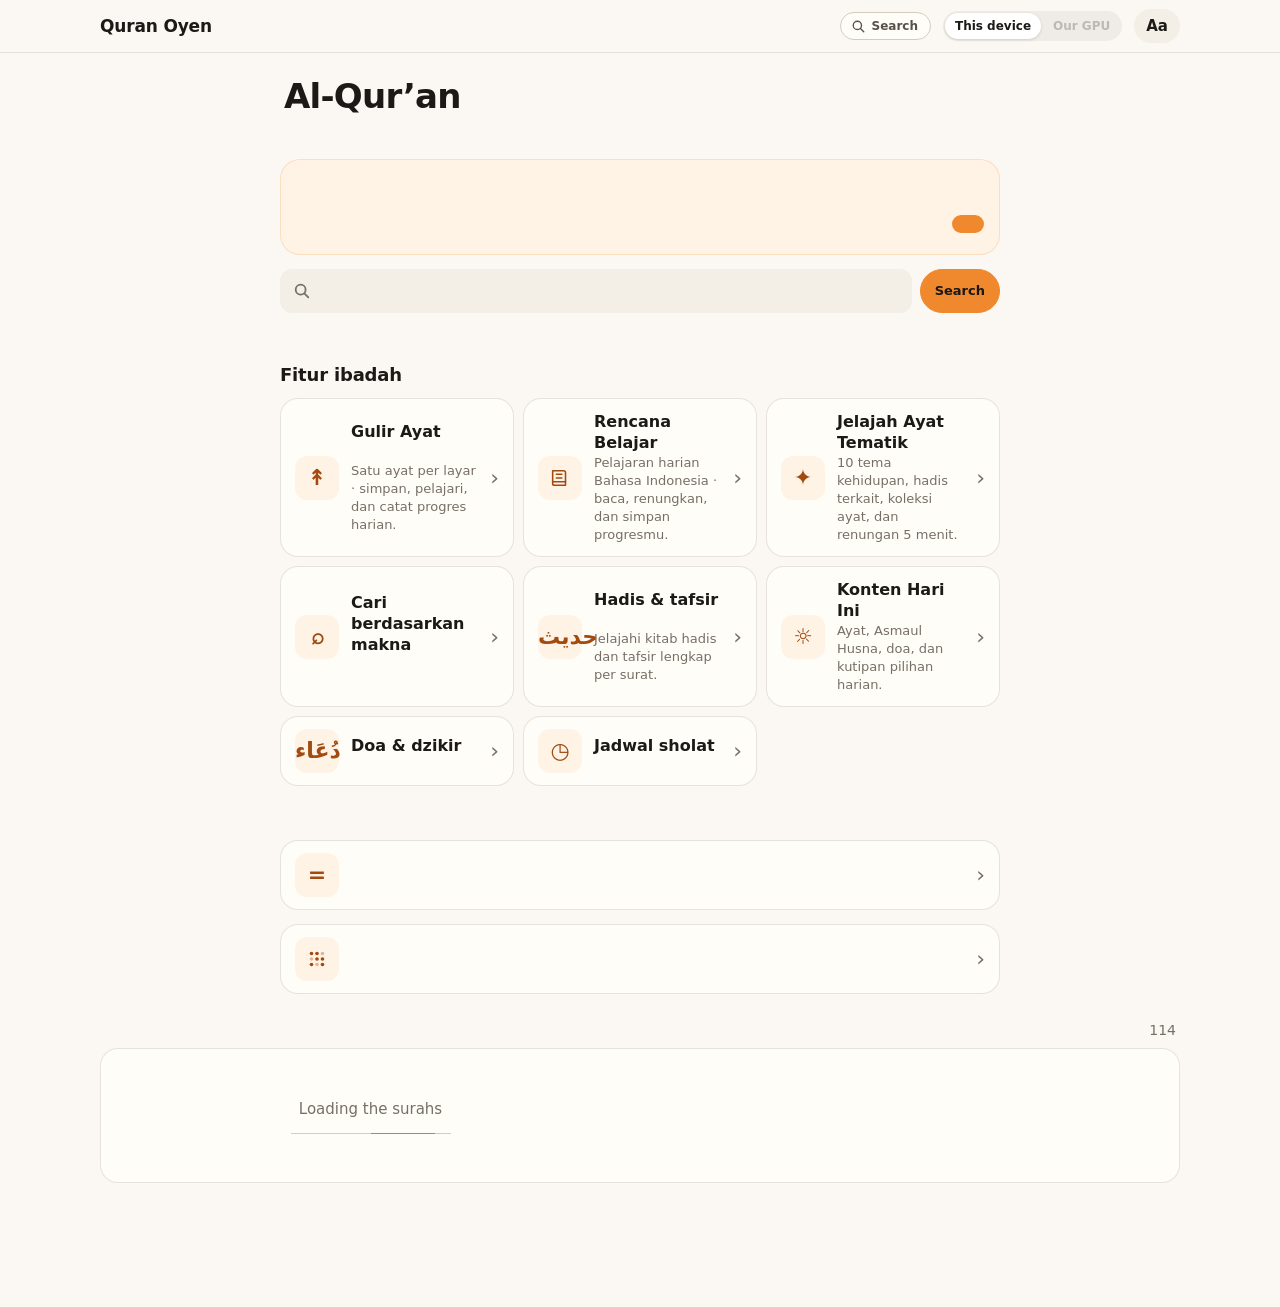
==== commit ecc6844a: "feat: add topical Quran explorer and daily reflections" ====
--- a/index.html
+++ b/index.html
@@ -4,7 +4,21 @@
 <meta charset="utf-8">
 <meta name="viewport" content="width=device-width, initial-scale=1, viewport-fit=cover">
 <meta name="robots" content="noindex">
-<meta name="description" content="Every word of the Quran with its root, its form and its meaning in Indonesian and English.">
+<meta name="description" content="Setiap kata Al-Qur’an, lengkap dengan akar, bentuk, dan maknanya dalam bahasa Indonesia dan Inggris.">
+<meta property="og:type" content="website">
+<meta property="og:site_name" content="Quran Oyen">
+<meta property="og:title" content="Quran Oyen · Al-Qur’an kata demi kata">
+<meta property="og:description" content="Baca Al-Qur’an kata demi kata dan bagikan setiap ayat sebagai kartu Story 9:16.">
+<meta property="og:url" content="https://quran-oyen-site.vercel.app/">
+<meta property="og:image" content="https://quran-oyen-site.vercel.app/icons/share-preview.png">
+<meta property="og:image:width" content="1200">
+<meta property="og:image:height" content="630">
+<meta property="og:image:alt" content="Quran Oyen — pembaca Al-Qur’an kata demi kata">
+<meta property="og:locale" content="id_ID">
+<meta name="twitter:card" content="summary_large_image">
+<meta name="twitter:title" content="Quran Oyen · Al-Qur’an kata demi kata">
+<meta name="twitter:description" content="Baca Al-Qur’an kata demi kata dan bagikan setiap ayat sebagai kartu Story 9:16.">
+<meta name="twitter:image" content="https://quran-oyen-site.vercel.app/icons/share-preview.png">
 <meta name="theme-color" content="#FBF8F3">
 <link rel="manifest" href="manifest.webmanifest">
 <link rel="icon" href="icons/favicon-32.png" type="image/png" sizes="32x32">
@@ -235,7 +249,7 @@
   .hadith-collection-chip { flex: none; min-height: 39px; padding: 0 14px; border: 1px solid var(--hair); border-radius: 999px; background: var(--sheet); color: var(--ink-2); font: 600 13px/18px var(--sans); cursor: pointer; }
   .hadith-collection-chip[aria-pressed="true"] { border-color: var(--copper-line); background: var(--oyen-soft); color: var(--oyen-ink); }
   .prayer-gps { display: grid; gap: 7px; }
-  .prayer-gps .btn { justify-self: start; min-height: 42px; }
+  .prayer-gps .btn { justify-self: start; min-height: 44px; }
   .prayer-location-note { font-size: 12px; }
   .ilm-view { display: grid; gap: 11px; min-width: 0; }
   .ilm-view[hidden] { display: none; }
@@ -264,7 +278,7 @@
   .ibadah-panel button:disabled { opacity: .55; cursor: wait; }
   .ibadah-status { min-height: 18px; margin: 0; color: var(--ink-3); font: 400 12px/18px var(--sans); }
   .ibadah-status.is-error { color: var(--red); }
-  .ibadah-results { display: grid; gap: 10px; }
+  .ibadah-results { display: grid; min-width: 0; gap: 10px; }
   .ibadah-card { min-width: 0; padding: 14px; border: 1px solid var(--hair); border-radius: 16px; background: var(--sheet); box-shadow: 0 3px 12px rgb(var(--shadow-ink) / .035); }
   #daily-panel { width: min(720px, calc(100vw - 24px)); }
   #daily-panel .panel-body { gap: 12px; padding-inline: clamp(14px, 3vw, 24px); }
@@ -277,14 +291,14 @@
   .daily-reference { margin: 7px 0 0; color: var(--ink-3); font: 600 12px/18px var(--sans); }
   .daily-actions { display: flex; flex-wrap: wrap; gap: 8px; margin-top: 12px; padding-top: 10px; border-top: 1px solid var(--hair); }
   .daily-quote { border-color: rgb(224 122 36 / .25); }
-  #ilm-housemuslim-search-form { display: grid; grid-template-columns: minmax(0, .8fr) minmax(0, 1.2fr) auto; align-items: end; gap: 10px; padding: 13px; border: 1px solid var(--hair); border-radius: 18px; background: var(--panel); }
-  #ilm-housemuslim-search-button { min-height: 44px; }
-  #ilm-housemuslim-view .library-pager { grid-template-columns: minmax(0, 1fr) auto minmax(0, 1fr); align-items: center; }
-  #ilm-housemuslim-results, #ilm-housemuslim-detail { grid-template-columns: minmax(0, 1fr); }
-  #ilm-housemuslim-page { min-width: 0; color: var(--ink-3); font: 600 12px/18px var(--sans); text-align: center; }
-  .housemuslim-detail-card .ibadah-card-head { align-items: flex-start; }
-  .housemuslim-detail-card .ibadah-reference { margin: 0; }
-  .housemuslim-hadith-card { display: grid; gap: 7px; }
+  #ilm-ummah-search-form { display: grid; grid-template-columns: minmax(0, .8fr) minmax(0, 1.2fr) auto; align-items: end; gap: 10px; padding: 13px; border: 1px solid var(--hair); border-radius: 18px; background: var(--panel); }
+  #ilm-ummah-search-button { min-height: 44px; }
+  #ilm-ummah-view .library-pager { grid-template-columns: minmax(0, 1fr) auto minmax(0, 1fr); align-items: center; }
+  #ilm-ummah-results, #ilm-ummah-detail { grid-template-columns: minmax(0, 1fr); }
+  #ilm-ummah-page { min-width: 0; color: var(--ink-3); font: 600 12px/18px var(--sans); text-align: center; }
+  .ummah-detail-card .ibadah-card-head { align-items: flex-start; }
+  .ummah-detail-card .ibadah-reference { margin: 0; }
+  .ummah-hadith-card { display: grid; gap: 7px; }
   .ibadah-card-head { display: flex; justify-content: space-between; align-items: center; flex-wrap: wrap; gap: 6px 10px; }
   .ibadah-badge { max-width: 100%; padding: 3px 9px; border-radius: 999px; background: var(--oyen-soft); color: var(--oyen-ink); font: 650 11px/16px var(--sans); }
   .ibadah-badge.tafsir { background: #eef0fa; color: var(--indigo); }
@@ -302,9 +316,14 @@
   .ibadah-more summary, .prayer-month summary { cursor: pointer; color: var(--oyen-ink); font: 650 13px/19px var(--sans); }
   .ibadah-tags { margin: 8px 0 0; color: var(--ink-3); font: 400 12px/18px var(--sans); }
   .ibadah-empty { margin: 0; padding: 18px 12px; border: 1px dashed var(--rule-strong); border-radius: 14px; color: var(--ink-3); font: 400 14px/21px var(--sans); text-align: center; }
+  #shalat-panel { width: min(760px, calc(100vw - 32px)); }
+  .prayer-settings { border: 1px solid var(--hair); border-radius: 13px; background: var(--sheet); padding: 10px 12px; }
+  .prayer-settings summary { cursor: pointer; color: var(--oyen-ink); font: 650 13px/19px var(--sans); }
+  .prayer-settings[open] summary { margin-bottom: 10px; }
+  .prayer-settings .ibadah-form-grid { grid-template-columns: minmax(0, 1.3fr) minmax(130px, .7fr); }
   .prayer-location { display: grid; grid-template-columns: 1fr 1fr; gap: 9px; }
-  .prayer-month-tools { display: grid; grid-template-columns: 40px minmax(0, 1fr) 40px; align-items: center; gap: 7px; }
-  .prayer-month-tools button { min-height: 38px; border: 1px solid var(--hair); border-radius: 11px; background: var(--sheet); color: var(--oyen-ink); font: 650 17px/1 var(--sans); cursor: pointer; }
+  .prayer-month-tools { display: grid; grid-template-columns: 44px minmax(0, 1fr) 44px; align-items: center; gap: 7px; }
+  .prayer-month-tools button { min-height: 44px; border: 1px solid var(--hair); border-radius: 11px; background: var(--sheet); color: var(--oyen-ink); font: 650 17px/1 var(--sans); cursor: pointer; }
   .prayer-month-tools #prayer-month-label { text-align: center; font: 700 15px/20px var(--sans); text-transform: capitalize; }
   .prayer-month-tools #prayer-now { grid-column: 1 / -1; justify-self: center; border: 0; background: none; padding: 3px 8px; color: var(--oyen-ink); font: 600 12px/18px var(--sans); }
   .prayer-today { padding: 14px; border: 1px solid rgb(240 137 46 / .38); border-radius: 16px; background: linear-gradient(145deg, var(--oyen-soft), var(--sheet) 78%); }
@@ -312,26 +331,101 @@
   .prayer-today-head b { font: 700 16px/21px var(--sans); }
   .prayer-today-head span { color: var(--ink-3); font: 400 12px/18px var(--sans); }
   .prayer-time-grid { display: grid; grid-template-columns: repeat(4, minmax(0, 1fr)); gap: 7px; margin-top: 12px; }
-  .prayer-time { min-width: 0; display: grid; gap: 2px; padding: 8px 7px; border-radius: 11px; background: rgb(255 255 255 / .72); }
+  .prayer-time { min-width: 0; display: grid; gap: 2px; padding: 8px 7px; border-radius: 11px; background: rgb(255 255 255 / .72); animation: prayer-step-in .42s both; }
+  .prayer-time:nth-child(2) { animation-delay: 35ms; }
+  .prayer-time:nth-child(3) { animation-delay: 70ms; }
+  .prayer-time:nth-child(4) { animation-delay: 105ms; }
+  .prayer-time:nth-child(5) { animation-delay: 140ms; }
+  .prayer-time:nth-child(6) { animation-delay: 175ms; }
+  .prayer-time:nth-child(7) { animation-delay: 210ms; }
+  .prayer-time:nth-child(8) { animation-delay: 245ms; }
   .prayer-time span { color: var(--ink-3); font: 500 10px/14px var(--sans); }
   .prayer-time b { font: 700 15px/19px var(--sans); font-variant-numeric: tabular-nums; }
-  .prayer-month { border: 1px solid var(--hair); border-radius: 13px; background: var(--sheet); padding: 11px 12px; }
+  .prayer-month { min-width: 0; border: 1px solid var(--hair); border-radius: 13px; background: var(--sheet); padding: 11px 12px; }
   .prayer-month summary { list-style-position: inside; }
-  .prayer-table-scroll { overflow: auto; margin-top: 10px; overscroll-behavior-x: contain; }
+  .prayer-table-hint { display: none; margin: 8px 0 0; color: var(--ink-3); font: 400 11px/16px var(--sans); }
+  .prayer-table-scroll { width: 100%; min-width: 0; max-width: 100%; overflow: auto; margin-top: 10px; overscroll-behavior-x: contain; -webkit-overflow-scrolling: touch; scrollbar-width: thin; scrollbar-color: var(--rule-strong) transparent; }
   .prayer-table { width: 100%; min-width: 610px; border-collapse: collapse; font: 400 12px/18px var(--sans); font-variant-numeric: tabular-nums; }
   .prayer-table th, .prayer-table td { padding: 7px 8px; border-bottom: 1px solid var(--hair); text-align: right; white-space: nowrap; }
   .prayer-table thead th { position: sticky; top: 0; background: var(--panel); color: var(--ink-2); font-weight: 650; }
-  .prayer-table th:first-child, .prayer-table td:first-child { text-align: left; }
+  .prayer-table th:first-child, .prayer-table td:first-child { position: sticky; left: 0; z-index: 1; background: var(--sheet); box-shadow: 1px 0 0 var(--hair); text-align: left; }
+  .prayer-table thead th:first-child { z-index: 3; background: var(--panel); }
   .prayer-table tbody th { font-weight: 550; }
   .prayer-table tr.is-today { background: var(--oyen-soft); color: var(--oyen-ink); font-weight: 700; }
+  .prayer-table tr.is-today th:first-child { background: var(--oyen-soft); }
+  .prayer-hero { position: relative; isolation: isolate; overflow: hidden; display: grid; gap: 15px; padding: 17px; border: 1px solid color-mix(in srgb, var(--copper) 38%, var(--hair)); border-radius: 18px; background: radial-gradient(circle at 96% 0%, color-mix(in srgb, var(--oyen) 21%, transparent), transparent 36%), linear-gradient(145deg, var(--oyen-soft), var(--sheet) 76%); animation: prayer-rise .5s cubic-bezier(.2,.7,.25,1) both; }
+  .prayer-hero::before { content: ""; position: absolute; z-index: 0; top: -155px; right: -72px; width: 270px; aspect-ratio: 1; border-radius: 50%; background: radial-gradient(circle, color-mix(in srgb, var(--oyen) 24%, transparent), transparent 68%); pointer-events: none; animation: prayer-glow 9s ease-in-out infinite alternate; }
+  .prayer-hero > * { position: relative; z-index: 1; }
+  .prayer-hero-head { display: grid; grid-template-columns: minmax(0, 1fr) auto; align-items: end; gap: 12px; }
+  .prayer-next-copy, .prayer-countdown-wrap { display: grid; gap: 3px; min-width: 0; }
+  .prayer-eyebrow { color: var(--ink-3); font: 700 10px/14px var(--sans); letter-spacing: .09em; text-transform: uppercase; }
+  .prayer-next-copy > b { color: var(--oyen-ink); font: 750 clamp(22px, 4vw, 30px)/1.1 var(--sans); letter-spacing: -.025em; }
+  .prayer-next-time { color: var(--ink-2); font: 550 13px/18px var(--sans); font-variant-numeric: tabular-nums; }
+  .prayer-countdown-wrap { text-align: right; }
+  .prayer-countdown { color: var(--ink); font: 650 clamp(22px, 4vw, 30px)/1.1 var(--sans); font-variant-numeric: tabular-nums; letter-spacing: -.035em; white-space: nowrap; }
+  .prayer-timeline { position: relative; display: grid; grid-template-columns: repeat(5, minmax(0, 1fr)); gap: 4px; list-style: none; margin: 0; padding: 0; }
+  .prayer-timeline::before { content: ""; position: absolute; top: 5px; left: 10%; right: 10%; border-top: 1px dotted color-mix(in srgb, var(--ink-3) 65%, transparent); }
+  .prayer-step { position: relative; z-index: 1; display: grid; justify-items: center; gap: 3px; min-width: 0; color: var(--ink-3); text-align: center; animation: prayer-step-in .42s both; }
+  .prayer-step:nth-child(2) { animation-delay: 45ms; }
+  .prayer-step:nth-child(3) { animation-delay: 90ms; }
+  .prayer-step:nth-child(4) { animation-delay: 135ms; }
+  .prayer-step:nth-child(5) { animation-delay: 180ms; }
+  .prayer-dot { width: 10px; height: 10px; border: 2px solid var(--sheet); border-radius: 50%; background: color-mix(in srgb, var(--ink-3) 56%, var(--sheet)); box-shadow: 0 0 0 1px color-mix(in srgb, var(--ink-3) 35%, transparent); }
+  .prayer-step-name { max-width: 100%; overflow: hidden; font: 500 11px/15px var(--sans); text-overflow: ellipsis; white-space: nowrap; }
+  .prayer-step b { color: var(--ink-2); font: 550 12px/16px var(--sans); font-variant-numeric: tabular-nums; }
+  .prayer-step.is-past { opacity: .63; }
+  .prayer-step.is-next { color: var(--oyen-ink); }
+  .prayer-step.is-next .prayer-dot { width: 13px; height: 13px; margin: -1px 0 -2px; border-color: var(--oyen); background: var(--oyen-ink); box-shadow: 0 0 0 3px color-mix(in srgb, var(--oyen) 28%, transparent); animation: prayer-dot-pulse 2.4s ease-in-out infinite; }
+  .prayer-step.is-next .prayer-step-name, .prayer-step.is-next b { color: var(--oyen-ink); font-weight: 750; }
+  .prayer-hero-meta { display: flex; align-items: center; justify-content: space-between; flex-wrap: wrap; gap: 9px; padding-top: 10px; border-top: 1px solid color-mix(in srgb, var(--oyen) 25%, var(--hair)); }
+  .prayer-method-chip { max-width: 100%; padding: 5px 9px; border-radius: 999px; background: color-mix(in srgb, var(--oyen) 20%, var(--sheet)); color: var(--oyen-ink); font: 650 11px/16px var(--sans); }
+  .prayer-qibla { display: inline-flex; align-items: center; gap: 8px; color: var(--ink-2); }
+  .prayer-qibla > span:last-child { display: grid; gap: 0; }
+  .prayer-qibla small { color: var(--ink-3); font: 550 10px/13px var(--sans); }
+  .prayer-qibla b { color: var(--ink); font: 700 12px/16px var(--sans); font-variant-numeric: tabular-nums; }
+  .prayer-compass { position: relative; display: grid; place-items: center; width: 34px; height: 34px; border: 1px solid var(--hair); border-radius: 50%; background: var(--sheet); }
+  .prayer-compass::before { content: "N"; position: absolute; top: 1px; color: var(--ink-3); font: 700 7px/9px var(--sans); }
+  .prayer-needle { position: relative; width: 2px; height: 17px; border-radius: 2px; background: linear-gradient(var(--red) 0 50%, var(--ink-3) 50%); transform-origin: 50% 50%; }
+  @keyframes prayer-rise { from { opacity: 0; transform: translateY(9px) scale(.99); } to { opacity: 1; transform: translateY(0) scale(1); } }
+  @keyframes prayer-step-in { from { opacity: .35; transform: translateY(5px); } to { opacity: 1; transform: translateY(0); } }
+  @keyframes prayer-glow { from { transform: translate3d(-5px, 0, 0) scale(.92); opacity: .55; } to { transform: translate3d(7px, 9px, 0) scale(1.06); opacity: .9; } }
+  @keyframes prayer-dot-pulse { 0%, 100% { box-shadow: 0 0 0 3px color-mix(in srgb, var(--oyen) 25%, transparent); } 50% { box-shadow: 0 0 0 6px color-mix(in srgb, var(--oyen) 12%, transparent); } }
+  @media (hover: hover) and (prefers-reduced-motion: no-preference) {
+    .prayer-time { transition: transform .2s ease, box-shadow .2s ease; }
+    .prayer-time:hover { transform: translateY(-2px); box-shadow: 0 5px 14px rgb(var(--shadow-ink) / .09); }
+  }
+  @media (prefers-reduced-motion: reduce) {
+    .prayer-hero, .prayer-hero::before, .prayer-step, .prayer-time, .prayer-step.is-next .prayer-dot { animation: none !important; }
+    .prayer-time { transition: none !important; }
+  }
   @media (max-width: 480px) {
     .ibadah-shortcuts { grid-template-columns: 1fr; }
     .ibadah-form-grid, .prayer-location { grid-template-columns: 1fr; }
     .prayer-time-grid { grid-template-columns: repeat(2, minmax(0, 1fr)); }
+    .prayer-time { padding: 10px; }
+    .prayer-time span { font-size: 11px; line-height: 15px; }
+    .prayer-time b { font-size: 16px; line-height: 20px; }
+    .prayer-settings .ibadah-form-grid { grid-template-columns: 1fr; }
+    .prayer-hero { gap: 13px; padding: 14px 12px; }
+    .prayer-timeline { gap: 2px; }
+    .prayer-step { gap: 4px; }
+    .prayer-step-name { display: grid; min-height: 26px; place-items: center; overflow: visible; font-size: 10px; line-height: 13px; overflow-wrap: anywhere; text-overflow: clip; white-space: normal; }
+    .prayer-step b { font-size: 12px; line-height: 16px; }
+    .prayer-hero-meta { align-items: flex-start; }
+    .prayer-gps .btn { justify-self: stretch; }
+    .prayer-settings summary { display: flex; align-items: center; min-height: 44px; }
+    .prayer-table-hint { display: block; }
     .ibadah-panel .panel-head { padding-inline: 16px 12px; }
+    .ibadah-panel .panel-head h2 { font-size: 19px; }
+    .ibadah-panel .panel-body { gap: 10px; padding-inline: 14px; }
     .ibadah-panel input, .ibadah-panel select { font-size: 16px; }
     .reading-navigation { gap: 4px; }
     .reading-navigation .pill { padding-inline: 7px; font-size: 12px; }
+  }
+  @media (max-width: 359px) {
+    .prayer-hero-head { grid-template-columns: minmax(0, 1fr); align-items: start; gap: 10px; }
+    .prayer-countdown-wrap { display: flex; align-items: baseline; justify-content: space-between; gap: 8px; text-align: left; }
+    .prayer-countdown { font-size: 23px; }
   }
   @media (max-width: 480px) {
     .equran-tools { padding: 12px; border-radius: 17px; gap: 10px; }
@@ -833,7 +927,7 @@
     /* sheets come up from the bottom, with a handle; their header is where a drag closes them (sheet.js) */
     #map, #same, #search, .panel { inset: calc(var(--sat) + 10px) 0 0 0; width: auto; max-width: none; max-height: none; margin: 0; border: 0; border-radius: 22px 22px 0 0; padding-bottom: var(--sab); box-shadow: 0 -10px 40px -12px rgb(var(--shadow-ink) / 0.3); }
     .panel { top: auto; max-height: calc(100% - var(--sat) - 10px); }
-    #doa-panel { width: auto; }
+    #doa-panel, #shalat-panel { width: auto; }
     #map::before, #same::before, #search::before, .panel::before { content: ""; flex: none; display: block; width: 38px; height: 5px; margin: 8px auto 0; border-radius: 3px; background: rgb(60 42 22 / 0.22); }
     .map-head, .same-head, .search-head, .panel-head { background: transparent; border-bottom: 1px solid var(--hair); touch-action: none; }
     .panel-head { border-bottom: 0; }
@@ -932,8 +1026,8 @@
     .ibadah-shortcuts { width: 100%; min-width: 0; }
     #ilm-panel .ilm-tabs { margin-inline: 0; overflow: visible; }
     #ilm-tabs button { min-width: 0; white-space: normal; text-wrap: balance; }
-    #ilm-housemuslim-search-form { grid-template-columns: minmax(0, 1fr); }
-    #ilm-housemuslim-search-button { width: 100%; }
+    #ilm-ummah-search-form { grid-template-columns: minmax(0, 1fr); }
+    #ilm-ummah-search-button { width: 100%; }
     #ilm-kitab-search-form { grid-template-columns: minmax(0, 1fr); padding: 12px; }
     #ilm-kitab-search-form > .ibadah-status, #ilm-kitab-search-button { grid-column: 1; grid-row: auto; }
     #ilm-kitab-search-button { width: 100%; }
@@ -959,6 +1053,50 @@
     .kitab-book-icon { width: 40px; height: 46px; }
   }
   @media (prefers-reduced-motion: reduce) { .kitab-book-card { transition: none; } }
+</style>
+<style id="quran-story-share">
+  .equran-share-tools { grid-column: 1 / -1; display: flex; flex-wrap: wrap; gap: 8px; }
+  .equran-share-tools .pill { min-height: 42px; flex: 1 1 145px; justify-content: center; }
+  .ayah-share-actions { display: flex; flex-wrap: wrap; gap: 8px; margin: 12px 0 2px; }
+  .ayah-share-actions .pill { min-height: 40px; }
+  .quran-story-dialog { width: min(560px, calc(100% - 24px)); max-width: 560px; max-height: calc(100dvh - 20px); margin: auto; padding: 0; overflow: hidden; border: 1px solid var(--rule-strong); border-radius: 24px; background: var(--sheet); color: var(--ink); box-shadow: 0 24px 70px rgb(20 16 12 / .32); }
+  .quran-story-dialog::backdrop { background: rgb(17 18 17 / .62); backdrop-filter: blur(4px); }
+  .quran-story-head { position: sticky; top: 0; z-index: 2; display: flex; align-items: center; justify-content: space-between; gap: 14px; padding: 16px 18px 13px; border-bottom: 1px solid var(--hair); background: var(--sheet); }
+  .quran-story-head h2 { margin: 3px 0 0; font: 700 19px/24px var(--sans); letter-spacing: -.02em; }
+  .quran-story-eyebrow { color: var(--oyen-ink); font: 750 10px/14px var(--sans); letter-spacing: .12em; }
+  .quran-story-close { flex: none; min-height: 42px; padding: 0 14px; border: 1px solid var(--rule-strong); border-radius: 999px; background: var(--sheet); color: var(--ink-2); font: 650 12px/18px var(--sans); }
+  .quran-story-body { display: grid; justify-items: center; gap: 12px; max-height: calc(100dvh - 88px); overflow: auto; overscroll-behavior: contain; padding: 13px 18px max(18px, env(safe-area-inset-bottom)); }
+  .quran-story-intro { width: 100%; margin: 0; color: var(--ink-3); font: 400 12px/18px var(--sans); text-align: center; }
+  .quran-story-preview { display: grid; place-items: center; width: auto; height: min(46dvh, 440px); max-width: min(70vw, 300px); aspect-ratio: 9 / 16; overflow: hidden; border-radius: 18px; background: #18372c; box-shadow: 0 12px 32px rgb(14 29 22 / .2); }
+  .quran-story-image { display: block; width: 100%; height: 100%; max-width: none; object-fit: contain; }
+  .quran-story-preview-status { margin: 16px; color: #fff; font: 500 12px/18px var(--sans); text-align: center; }
+  .quran-story-pager { display: flex; align-items: center; justify-content: center; gap: 16px; color: var(--ink-3); font: 550 12px/18px var(--sans); }
+  .quran-story-page { display: grid; place-items: center; width: 38px; height: 38px; border: 1px solid var(--rule-strong); border-radius: 50%; color: var(--oyen-ink); font: 400 24px/1 var(--sans); }
+  .quran-story-page:disabled { opacity: .38; }
+  .quran-story-controls { display: grid; justify-items: center; gap: 10px; width: 100%; }
+  .quran-story-latin { display: flex; align-items: center; justify-content: center; gap: 8px; color: var(--ink-2); font: 500 12px/18px var(--sans); }
+  .quran-story-latin input { width: 17px; height: 17px; accent-color: var(--oyen); }
+  .quran-story-themes { display: flex; flex-wrap: wrap; justify-content: center; gap: 7px; }
+  .quran-story-theme { display: inline-flex; align-items: center; gap: 6px; min-height: 38px; padding: 0 12px; border: 1px solid var(--rule-strong); border-radius: 999px; background: var(--sheet); color: var(--ink-3); font: 600 11px/16px var(--sans); }
+  .quran-story-theme[aria-pressed="true"] { border-color: var(--oyen); background: var(--oyen-soft); color: var(--oyen-ink); }
+  .quran-story-dot { width: 13px; height: 13px; border: 1px solid rgb(0 0 0 / .12); border-radius: 50%; }
+  .quran-story-dot.theme-forest { background: #173b2e; }
+  .quran-story-dot.theme-paper { background: #f4efe4; }
+  .quran-story-dot.theme-dusk { background: #2d2b45; }
+  .quran-story-actions { display: grid; grid-template-columns: repeat(2, minmax(0, 1fr)); gap: 8px; width: 100%; }
+  .quran-story-actions .pill { min-width: 0; min-height: 46px; padding: 8px 10px; font-size: 12px; line-height: 17px; }
+  .quran-story-actions .pill.solid { grid-column: 1 / -1; }
+  .quran-story-status, .quran-story-note { width: 100%; margin: 0; color: var(--ink-3); font: 400 11px/17px var(--sans); text-align: center; }
+  .quran-story-status:empty { display: none; }
+  @media (max-width: 480px) {
+    .quran-story-dialog { width: min(100%, 560px); max-height: calc(100dvh - env(safe-area-inset-top) - 6px); margin: auto 0 0; border-radius: 22px 22px 0 0; }
+    .quran-story-body { max-height: calc(100dvh - 82px - env(safe-area-inset-top)); padding: 11px 16px max(20px, env(safe-area-inset-bottom)); }
+    .quran-story-preview { height: min(43dvh, 360px); max-width: min(70vw, 260px); }
+    .quran-story-head { padding: 14px 16px 12px; }
+    .quran-story-head h2 { font-size: 18px; }
+    .quran-story-actions { grid-template-columns: 1fr 1fr; }
+  }
+  @media (prefers-reduced-motion: reduce) { .quran-story-dialog, .quran-story-dialog * { scroll-behavior: auto !important; } }
 </style>
 </head>
 <body>
@@ -1006,6 +1144,7 @@
         <h2 id="ibadah-title">Fitur ibadah</h2>
         <a class="feature" href="gulir.html" id="feature-gulir" style="text-decoration:none;color:inherit"><span class="ic" aria-hidden="true">↟</span><b id="feature-gulir-title">Gulir Ayat</b><span class="sub" id="feature-gulir-sub">Satu ayat per layar · simpan, pelajari, dan catat progres harian.</span><i aria-hidden="true">›</i></a>
         <a class="feature" href="learning-plans.html" id="feature-learning-plans" style="text-decoration:none;color:inherit"><span class="ic" aria-hidden="true"><svg viewBox="0 0 24 24" fill="none" stroke="currentColor" stroke-width="1.7" stroke-linecap="round" stroke-linejoin="round"><path d="M4 4h12a2 2 0 0 1 2 2v14H6a2 2 0 0 1-2-2V4Z"/><path d="M8 8h6M8 12h6M4 16h14"/></svg></span><b>Rencana Belajar</b><span class="sub">Pelajaran harian Bahasa Indonesia · baca, renungkan, dan simpan progresmu.</span><i aria-hidden="true">›</i></a>
+        <a class="feature" href="tema.html" id="feature-topics" style="text-decoration:none;color:inherit"><span class="ic" aria-hidden="true">✦</span><b>Jelajah Ayat Tematik</b><span class="sub">10 tema kehidupan, hadis terkait, koleksi ayat, dan renungan 5 menit.</span><i aria-hidden="true">›</i></a>
         <button class="feature" id="feature-vector" type="button"><span class="ic" aria-hidden="true">⌕</span><b id="feature-vector-title">Cari berdasarkan makna</b><span class="sub" id="feature-vector-sub"></span><i aria-hidden="true">›</i></button>
         <button class="feature" id="feature-ilm" type="button"><span class="ic" aria-hidden="true">حديث</span><b id="feature-ilm-title">Hadis &amp; tafsir</b><span class="sub" id="feature-ilm-sub">Jelajahi kitab hadis dan tafsir lengkap per surat.</span><i aria-hidden="true">›</i></button>
         <button class="feature" id="feature-daily" type="button"><span class="ic" aria-hidden="true">☼</span><b id="feature-daily-title">Konten Hari Ini</b><span class="sub" id="feature-daily-sub">Ayat, Asmaul Husna, doa, dan kutipan pilihan harian.</span><i aria-hidden="true">›</i></button>
@@ -1191,6 +1330,7 @@
         <div class="reading-field" id="doa-maulid-latin-field" hidden><b class="reading-field-label" id="doa-maulid-latin-label"></b><p id="doa-maulid-latin"></p></div>
         <div class="reading-field" id="doa-maulid-meaning-field" hidden><b class="reading-field-label" id="doa-maulid-meaning-label"></b><p id="doa-maulid-meaning"></p></div>
         <button class="pill solid reading-copy" id="doa-maulid-copy" type="button">Salin bacaan</button>
+        <button class="pill reading-share" id="doa-maulid-share" type="button">Bagikan bacaan</button>
       </article>
       <p class="ibadah-status" id="doa-maulid-status" role="status" aria-live="polite"></p>
       <p class="ibadah-source" id="doa-maulid-source"></p>
@@ -1210,6 +1350,7 @@
         <div class="reading-field" id="doa-tahlil-latin-field" hidden><b class="reading-field-label" id="doa-tahlil-latin-label"></b><p id="doa-tahlil-latin"></p></div>
         <div class="reading-field" id="doa-tahlil-meaning-field" hidden><b class="reading-field-label" id="doa-tahlil-meaning-label"></b><p id="doa-tahlil-meaning"></p></div>
         <button class="pill solid reading-copy" id="doa-tahlil-copy" type="button">Salin bacaan</button>
+        <button class="pill reading-share" id="doa-tahlil-share" type="button">Bagikan bacaan</button>
       </article>
       <p class="ibadah-status" id="doa-tahlil-status" role="status" aria-live="polite"></p>
       <p class="ibadah-source" id="doa-tahlil-source"></p>
@@ -1229,6 +1370,19 @@
       <label class="ibadah-field" for="prayer-province"><span id="province-label">Provinsi</span><select id="prayer-province" disabled><option value="">Pilih provinsi</option></select></label>
       <label class="ibadah-field" for="prayer-city"><span id="city-label">Kabupaten/kota</span><select id="prayer-city" disabled><option value="">Pilih kabupaten/kota</option></select></label>
     </div>
+    <details class="prayer-settings">
+      <summary id="prayer-settings-label">Pengaturan perhitungan</summary>
+      <div class="ibadah-form-grid">
+        <label class="ibadah-field" for="prayer-method"><span id="prayer-method-label">Metode waktu salat</span><select id="prayer-method">
+          <option value="kemenag">Kemenag RI · 20°/18°</option>
+          <option value="singapore">Singapura · 20°/18°</option>
+          <option value="mwl">Muslim World League · 18°/17°</option>
+          <option value="egyptian">Otoritas Survei Mesir · 19,5°/17,5°</option>
+        </select></label>
+        <label class="ibadah-field" for="prayer-madhab"><span id="prayer-madhab-label">Metode Asar</span><select id="prayer-madhab"><option value="shafi">Syafi’i</option><option value="hanafi">Hanafi</option></select></label>
+      </div>
+      <p class="ibadah-note" id="prayer-settings-note"></p>
+    </details>
     <div class="prayer-month-tools" role="group" aria-label="Pilih bulan"><button id="prayer-prev" type="button" aria-label="Bulan sebelumnya">‹</button><b id="prayer-month-label"></b><button id="prayer-next" type="button" aria-label="Bulan berikutnya">›</button><button id="prayer-now" type="button">Kembali ke bulan ini</button></div>
     <p class="ibadah-status" id="prayer-status" role="status" aria-live="polite"></p>
     <div class="ibadah-results" id="prayer-results"></div>
@@ -1239,10 +1393,10 @@
   <header class="panel-head"><h2 id="ilm-title">Hadis &amp; tafsir</h2><button class="done" id="ilm-close" type="button">Tutup</button></header>
   <div class="panel-body">
     <p class="ibadah-note" id="ilm-hint"></p>
-    <div class="seg ilm-tabs" id="ilm-tabs" role="group" aria-label="Hadis, sembilan kitab, kitab kuning, atau tafsir">
+    <div class="seg ilm-tabs" id="ilm-tabs" role="group" aria-label="Hadis, 10 koleksi, kitab kuning, atau tafsir">
       <button type="button" id="ilm-tab-hadith" data-tab="hadith" aria-pressed="true">Hadis</button>
       <button type="button" id="ilm-tab-hadith-api" data-tab="hadithApi" aria-pressed="false">Hadis API</button>
-      <button type="button" id="ilm-tab-housemuslim" data-tab="housemuslim" aria-pressed="false">9 Kitab</button>
+      <button type="button" id="ilm-tab-ummah" data-tab="ummahapi" aria-pressed="false">10 Koleksi</button>
       <button type="button" id="ilm-tab-kitab" data-tab="kitab" aria-pressed="false">Kitab Kuning</button>
       <button type="button" id="ilm-tab-tafsir" data-tab="tafsir" aria-pressed="false">Tafsir Al-Qur’an</button>
     </div>
@@ -1315,24 +1469,24 @@
       <div class="ibadah-results" id="ilm-api-hadith-detail"></div>
       <p class="ibadah-source" id="ilm-api-hadith-source"></p>
     </section>
-    <section class="ilm-view" id="ilm-housemuslim-view" role="tabpanel" aria-labelledby="ilm-tab-housemuslim" hidden>
-      <h3 id="ilm-housemuslim-title">Kutubut Tis’ah · sembilan kitab hadis</h3>
-      <p class="ibadah-note" id="ilm-housemuslim-note">Cari dalam bahasa Arab atau Indonesia pada kitab yang dipilih. Tanpa kata kunci, jelajahi hadis berurutan.</p>
-      <form class="ibadah-form" id="ilm-housemuslim-search-form">
-        <label class="ibadah-field" for="ilm-housemuslim-book"><span id="ilm-housemuslim-book-label">Kitab hadis</span><select id="ilm-housemuslim-book"><option value="">Memuat kitab…</option></select></label>
-        <label class="ibadah-field" for="ilm-housemuslim-query"><span id="ilm-housemuslim-query-label">Kata kunci</span><input id="ilm-housemuslim-query" type="search" autocomplete="off" enterkeyhint="search" spellcheck="false" placeholder="Contoh: niat, sabar, الصلاة…"></label>
-        <button class="btn" id="ilm-housemuslim-search-button" type="submit">Cari hadis</button>
+    <section class="ilm-view" id="ilm-ummah-view" role="tabpanel" aria-labelledby="ilm-tab-ummah" hidden>
+      <h3 id="ilm-ummah-title">Jelajahi 10 koleksi hadis</h3>
+      <p class="ibadah-note" id="ilm-ummah-note">Teks tersedia dalam bahasa Arab dan Inggris. Pencarian API memakai kata bahasa Inggris; untuk pencarian Indonesia, gunakan tab Hadis.</p>
+      <form class="ibadah-form" id="ilm-ummah-search-form">
+        <label class="ibadah-field" for="ilm-ummah-book"><span id="ilm-ummah-book-label">Kitab hadis</span><select id="ilm-ummah-book"><option value="">Memuat kitab…</option></select></label>
+        <label class="ibadah-field" for="ilm-ummah-query"><span id="ilm-ummah-query-label">Kata kunci (Inggris)</span><input id="ilm-ummah-query" type="search" autocomplete="off" enterkeyhint="search" spellcheck="false" placeholder="Contoh: intention, patience, prayer"></label>
+        <button class="btn" id="ilm-ummah-search-button" type="submit">Cari hadis</button>
       </form>
-      <p class="ibadah-status" id="ilm-housemuslim-status" role="status" aria-live="polite"></p>
+      <p class="ibadah-status" id="ilm-ummah-status" role="status" aria-live="polite"></p>
       <div class="library-pager" aria-label="Halaman hasil hadis">
-        <button class="pill" id="ilm-housemuslim-prev" type="button">Sebelumnya</button>
-        <span id="ilm-housemuslim-page" aria-live="polite"></span>
-        <button class="pill" id="ilm-housemuslim-next" type="button">Berikutnya</button>
+        <button class="pill" id="ilm-ummah-prev" type="button">Sebelumnya</button>
+        <span id="ilm-ummah-page" aria-live="polite"></span>
+        <button class="pill" id="ilm-ummah-next" type="button">Berikutnya</button>
       </div>
-      <div class="ibadah-results" id="ilm-housemuslim-results"></div>
-      <p class="ibadah-status" id="ilm-housemuslim-detail-status" role="status" aria-live="polite"></p>
-      <div class="ibadah-results" id="ilm-housemuslim-detail"></div>
-      <p class="ibadah-source" id="ilm-housemuslim-source">Sumber: HouseMuslim Hadith API · Sembilan kitab (Kutubut Tis’ah).</p>
+      <div class="ibadah-results" id="ilm-ummah-results"></div>
+      <p class="ibadah-status" id="ilm-ummah-detail-status" role="status" aria-live="polite"></p>
+      <div class="ibadah-results" id="ilm-ummah-detail"></div>
+      <p class="ibadah-source" id="ilm-ummah-source">Sumber: UmmahAPI · 10 koleksi hadis berbahasa Arab/Inggris.</p>
     </section>
     <section class="ilm-view" id="ilm-kitab-view" role="tabpanel" aria-labelledby="ilm-tab-kitab" hidden>
       <h3 id="ilm-kitab-title">Kitab Kuning</h3>
@@ -1380,7 +1534,7 @@
     <p class="ibadah-status" id="daily-status" role="status" aria-live="polite"></p>
     <div class="ibadah-results" id="daily-content"></div>
     <button class="pill" id="daily-refresh" type="button">Muat ulang</button>
-    <p class="ibadah-source" id="daily-source">Sumber konten harian: HouseMuslim API.</p>
+    <p class="ibadah-source" id="daily-source">Sumber ayat, Asmaul Husna, dan hadis: UmmahAPI. Doa: katalog EQuran.id yang tersedia di Quran Oyen.</p>
   </div>
 </section>
 <div class="scrim" id="scrim" hidden></div>
@@ -1413,6 +1567,6 @@
 <div id="rootbar" hidden><span class="r" id="root-letters" lang="ar"></span><span class="n" id="root-count"></span><button class="pill solid" id="root-map" type="button">Map</button><button class="x" id="root-clear" type="button" aria-label="Turn off the root">×</button><span class="wire"></span></div>
 <div id="placebar" role="group" aria-label="Places of this word" hidden><span class="r" id="place-word" lang="ar"></span><span class="g" id="place-gloss"></span><button class="step" id="place-prev" type="button" aria-label="Previous place">‹</button><span class="at" aria-live="polite"><b id="place-n"></b><span id="place-ref"></span></span><button class="step" id="place-next" type="button" aria-label="Next place">›</button><button class="x" id="place-close" type="button" aria-label="Close the places">×</button></div>
 
-<script type="module" src="app.js?v=20261101-gulir-1"></script>
+<script type="module" src="app.js?v=20261109-story-share-1"></script>
 </body>
 </html>
